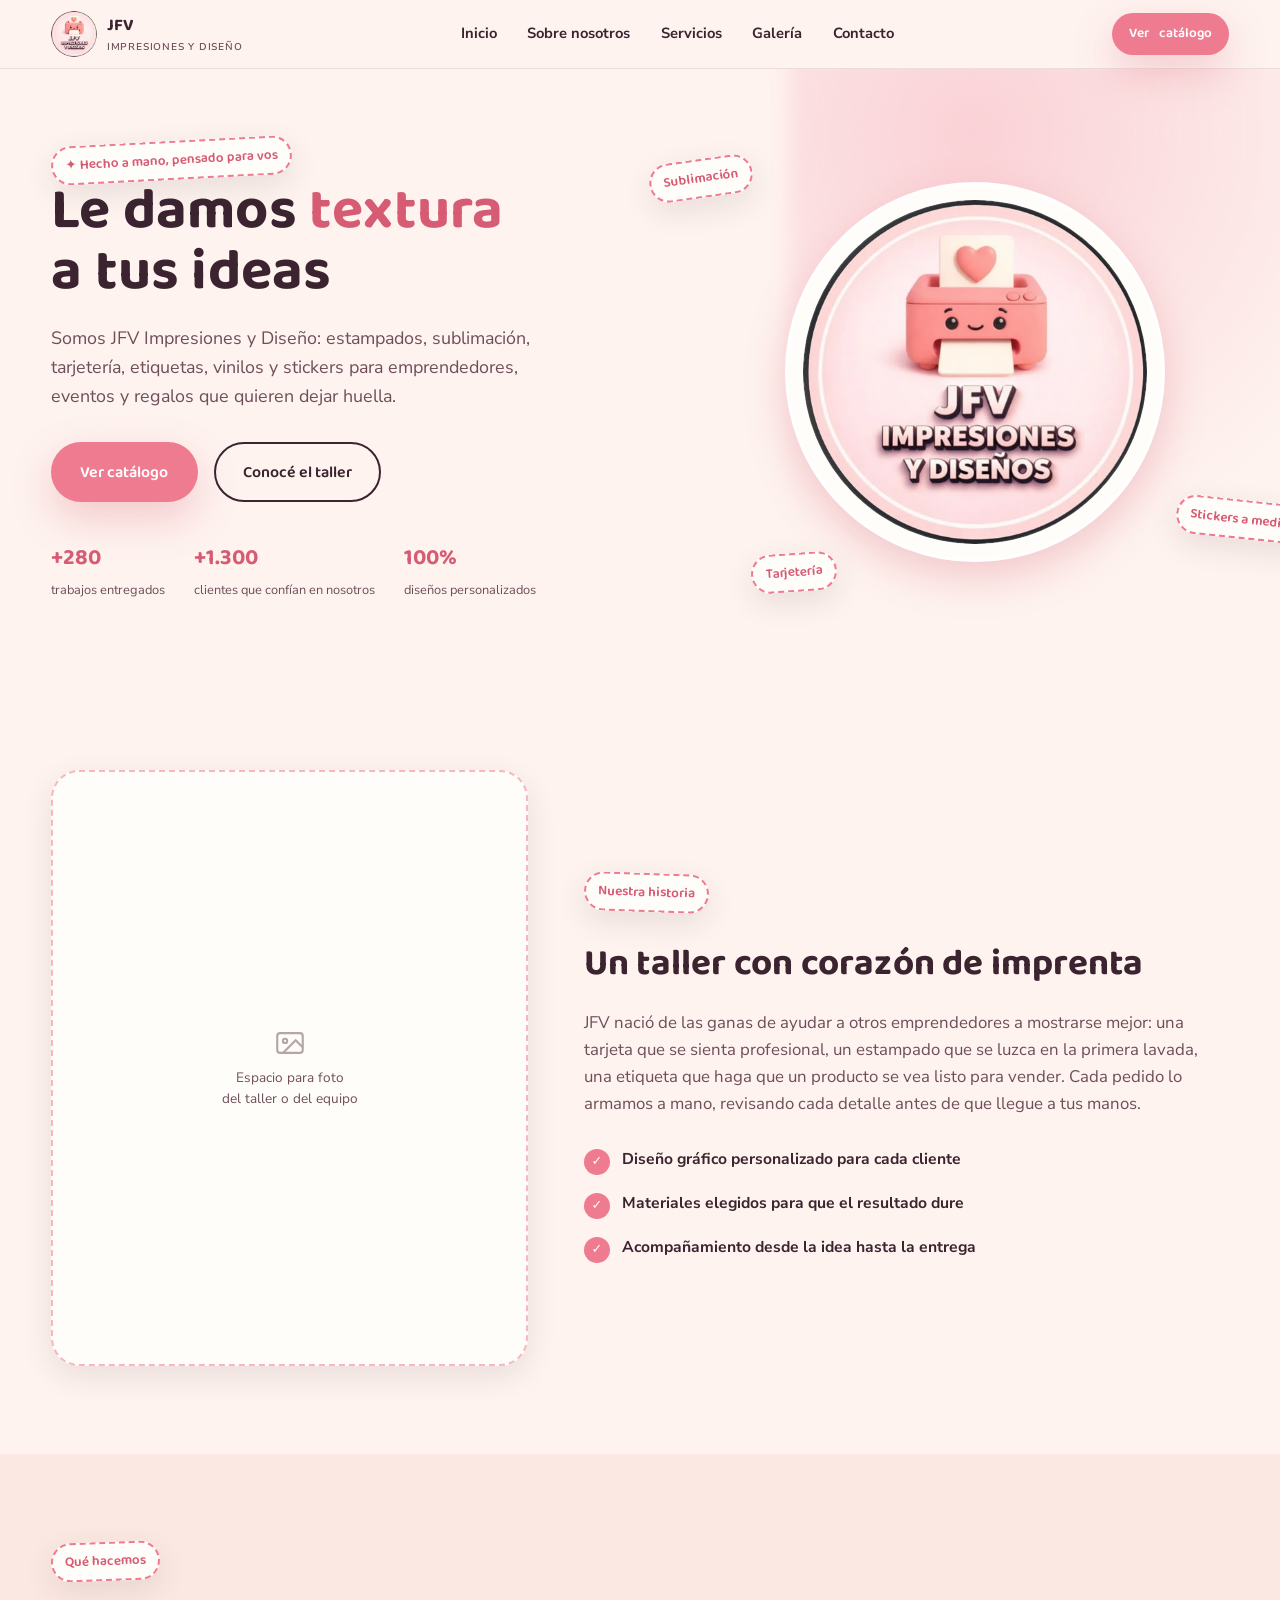
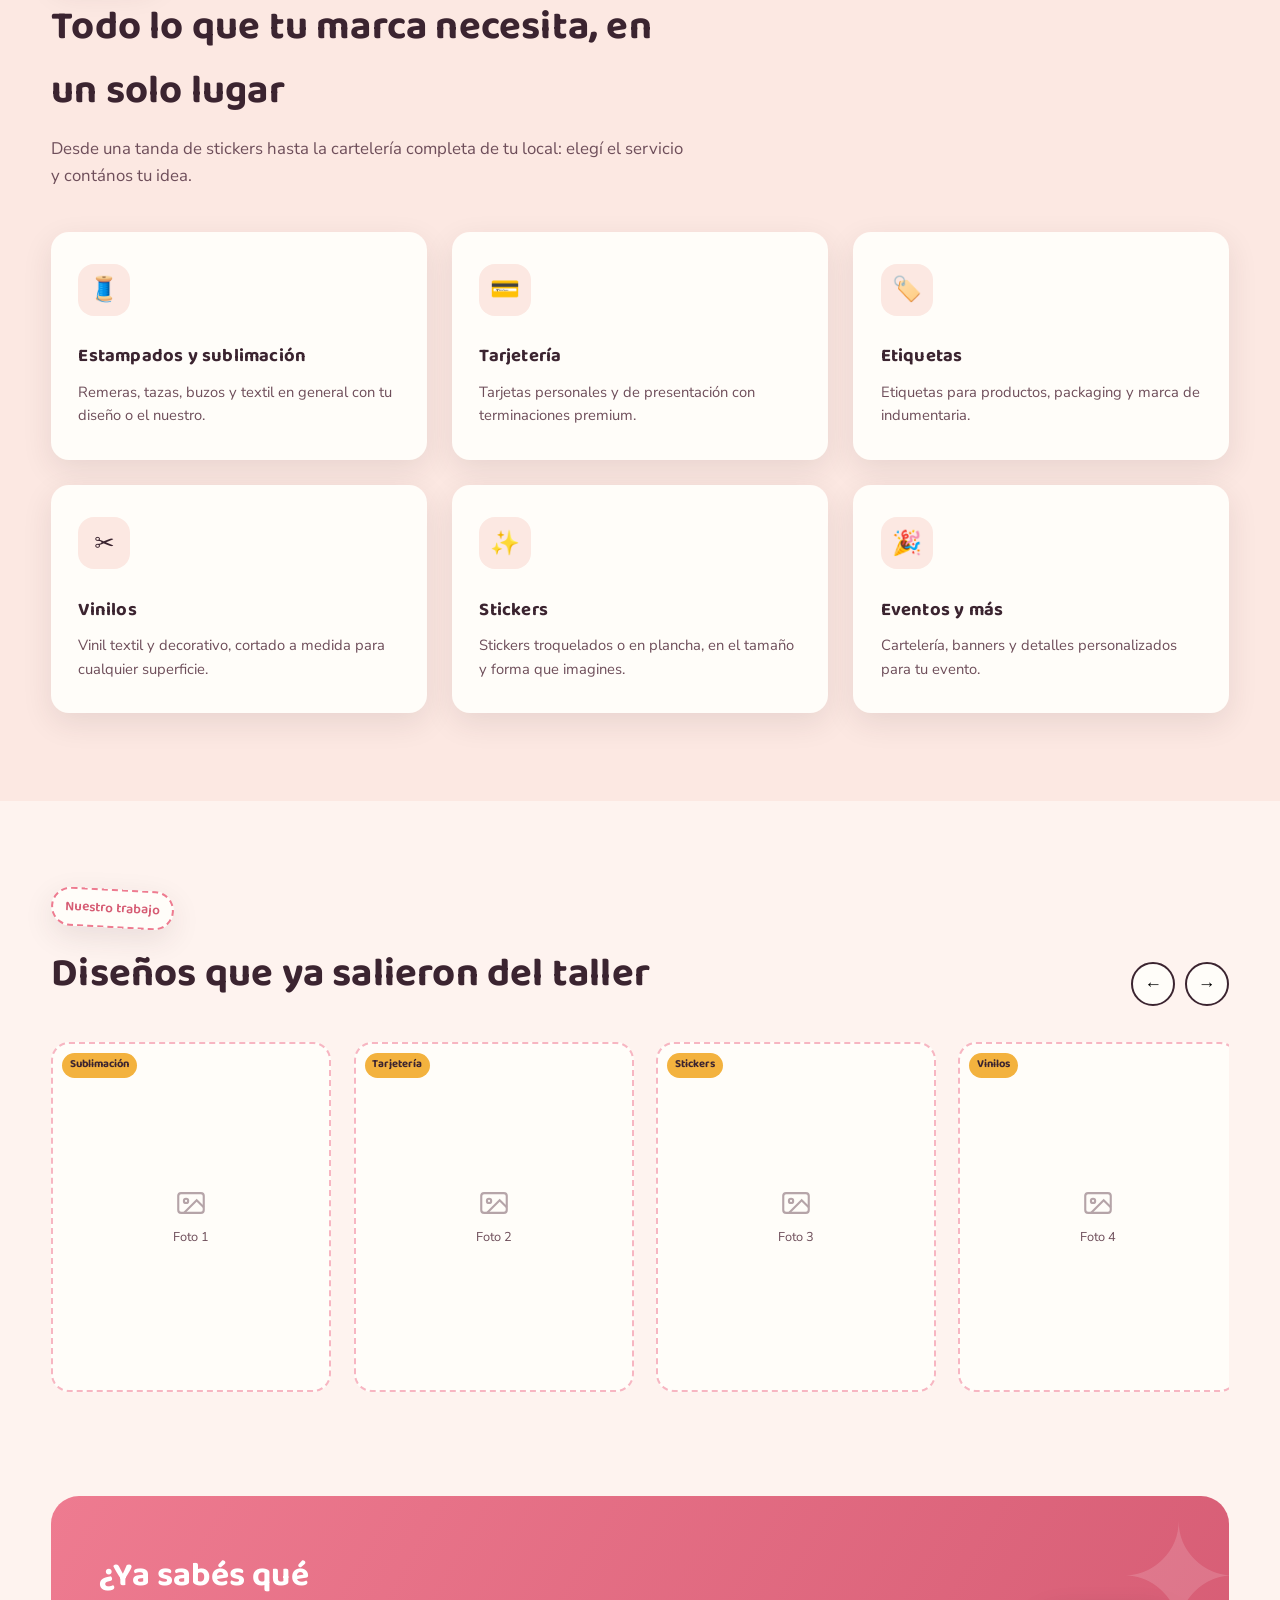
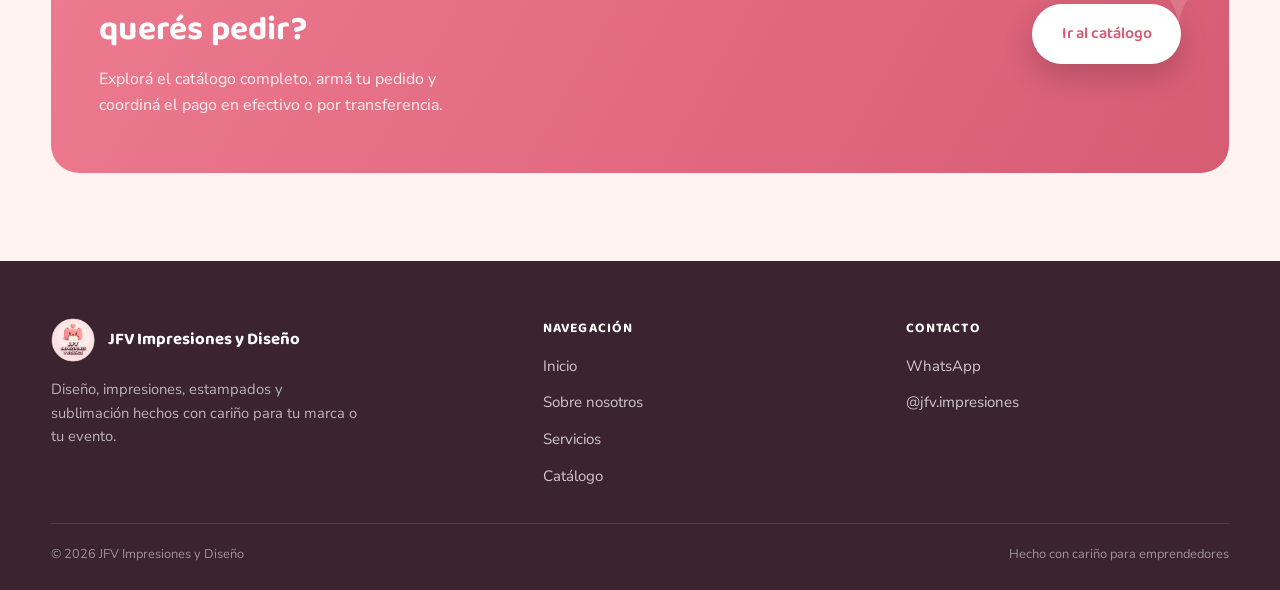
==== index.html @ 2536cf19 "Add files via upload" ====
<!DOCTYPE html>
<html lang="es">
<head>
<meta charset="UTF-8">
<meta name="viewport" content="width=device-width, initial-scale=1.0">
<title>JFV Impresiones y Diseño</title>
<meta name="description" content="Diseño, impresiones, estampados y sublimación. Tarjetería, etiquetas, vinilos y stickers hechos a medida.">
<link rel="icon" href="images/logo.png">
<link rel="stylesheet" href="css/style.css">
</head>
<body>

<!-- ============ NAV ============ -->
<header class="nav">
  <div class="container nav-inner">
    <a href="#inicio" class="nav-brand">
      <img src="images/logo.png" alt="Logo JFV Impresiones y Diseño">
      <span>JFV<small>Impresiones y Diseño</small></span>
    </a>
    <nav>
      <ul class="nav-links" id="navLinks">
        <li><a href="#inicio">Inicio</a></li>
        <li><a href="#nosotros">Sobre nosotros</a></li>
        <li><a href="#servicios">Servicios</a></li>
        <li><a href="#galeria">Galería</a></li>
        <li><a href="#contacto">Contacto</a></li>
      </ul>
    </nav>
    <div class="nav-cta">
      <a href="catalogo.html" class="btn btn-primary btn-small"><span class="long">Ver&nbsp;</span>catálogo</a>
      <button class="nav-toggle" id="navToggle" aria-label="Abrir menú" aria-expanded="false"><span></span></button>
    </div>
  </div>
</header>

<!-- ============ HERO ============ -->
<section class="hero" id="inicio">
  <div class="hero-bg-blob" aria-hidden="true"></div>
  <div class="container hero-grid">
    <div class="hero-copy reveal">
      <span class="sticker" style="--rot:-3deg">✦ Hecho a mano, pensado para vos</span>
      <h1>Le damos <em>textura</em><br>a tus ideas</h1>
      <p class="hero-sub">Somos JFV Impresiones y Diseño: estampados, sublimación, tarjetería, etiquetas, vinilos y stickers para emprendedores, eventos y regalos que quieren dejar huella.</p>
      <div class="hero-actions">
        <a href="catalogo.html" class="btn btn-primary">Ver catálogo</a>
        <a href="#nosotros" class="btn btn-ghost">Conocé el taller</a>
      </div>
      <div class="hero-trust">
        <div><strong>+280</strong><span>trabajos entregados</span></div>
        <div><strong>+1.300</strong><span>clientes que confían en nosotros</span></div>
        <div><strong>100%</strong><span>diseños personalizados</span></div>
      </div>
    </div>
    <div class="hero-art reveal">
      <div class="hero-art-frame">
        <img src="images/logo.png" alt="JFV Impresiones y Diseño">
      </div>
      <span class="hero-tag sticker" style="--rot:-8deg">Sublimación</span>
      <span class="hero-tag sticker" style="--rot:6deg">Stickers a medida</span>
      <span class="hero-tag sticker" style="--rot:-4deg">Tarjetería</span>
    </div>
  </div>
</section>

<!-- ============ SOBRE NOSOTROS ============ -->
<section class="section" id="nosotros">
  <div class="container about-grid">
    <div class="about-photo reveal">
      <!-- Reemplazá este bloque por: <img src="images/taller.jpg" alt="Nuestro taller"> -->
      <div class="photo-slot">
        <svg viewBox="0 0 24 24" fill="none" stroke="currentColor" stroke-width="1.5"><rect x="3" y="5" width="18" height="14" rx="2"/><circle cx="8.5" cy="10.5" r="1.5"/><path d="M21 15l-5-5-9 9"/></svg>
        <span>Espacio para foto<br>del taller o del equipo</span>
      </div>
    </div>
    <div class="reveal">
      <span class="sticker" style="--rot:2deg">Nuestra historia</span>
      <h2 style="margin-top:.6em; font-size:clamp(1.7rem,3vw,2.3rem);">Un taller con corazón de imprenta</h2>
      <p style="margin-top:1em; color:var(--ink-soft); font-size:1.05rem;">
        JFV nació de las ganas de ayudar a otros emprendedores a mostrarse mejor: una tarjeta que se sienta profesional, un estampado que se luzca en la primera lavada, una etiqueta que haga que un producto se vea listo para vender. Cada pedido lo armamos a mano, revisando cada detalle antes de que llegue a tus manos.
      </p>
      <ul class="about-list">
        <li><span class="dot">✓</span> Diseño gráfico personalizado para cada cliente</li>
        <li><span class="dot">✓</span> Materiales elegidos para que el resultado dure</li>
        <li><span class="dot">✓</span> Acompañamiento desde la idea hasta la entrega</li>
      </ul>
    </div>
  </div>
</section>

<!-- ============ SERVICIOS ============ -->
<section class="section section-alt" id="servicios">
  <div class="container">
    <div class="section-head reveal">
      <span class="sticker" style="--rot:-2deg">Qué hacemos</span>
      <h2>Todo lo que tu marca necesita, en un solo lugar</h2>
      <p>Desde una tanda de stickers hasta la cartelería completa de tu local: elegí el servicio y contános tu idea.</p>
    </div>
    <div class="services-grid">
      <div class="service-card reveal">
        <div class="service-icon">🧵</div>
        <h3>Estampados y sublimación</h3>
        <p>Remeras, tazas, buzos y textil en general con tu diseño o el nuestro.</p>
      </div>
      <div class="service-card reveal">
        <div class="service-icon">💳</div>
        <h3>Tarjetería</h3>
        <p>Tarjetas personales y de presentación con terminaciones premium.</p>
      </div>
      <div class="service-card reveal">
        <div class="service-icon">🏷️</div>
        <h3>Etiquetas</h3>
        <p>Etiquetas para productos, packaging y marca de indumentaria.</p>
      </div>
      <div class="service-card reveal">
        <div class="service-icon">✂️</div>
        <h3>Vinilos</h3>
        <p>Vinil textil y decorativo, cortado a medida para cualquier superficie.</p>
      </div>
      <div class="service-card reveal">
        <div class="service-icon">✨</div>
        <h3>Stickers</h3>
        <p>Stickers troquelados o en plancha, en el tamaño y forma que imagines.</p>
      </div>
      <div class="service-card reveal">
        <div class="service-icon">🎉</div>
        <h3>Eventos y más</h3>
        <p>Cartelería, banners y detalles personalizados para tu evento.</p>
      </div>
    </div>
  </div>
</section>

<!-- ============ GALERÍA ============ -->
<section class="section" id="galeria">
  <div class="container">
    <div class="gallery-head reveal">
      <div class="section-head" style="margin-bottom:0;">
        <span class="sticker" style="--rot:3deg">Nuestro trabajo</span>
        <h2>Diseños que ya salieron del taller</h2>
      </div>
      <div class="gallery-controls">
        <button id="galPrev" aria-label="Ver anteriores">←</button>
        <button id="galNext" aria-label="Ver siguientes">→</button>
      </div>
    </div>

    <div class="gallery-track" id="galleryTrack">
      <!-- Reemplazá cada .photo-slot por <img src="images/tu-foto.jpg" alt="..."> dentro de .gallery-item -->
      <div class="gallery-item reveal"><span class="tag">Sublimación</span>
        <div class="photo-slot"><svg viewBox="0 0 24 24" fill="none" stroke="currentColor" stroke-width="1.5"><rect x="3" y="5" width="18" height="14" rx="2"/><circle cx="8.5" cy="10.5" r="1.5"/><path d="M21 15l-5-5-9 9"/></svg><span>Foto 1</span></div>
      </div>
      <div class="gallery-item reveal"><span class="tag">Tarjetería</span>
        <div class="photo-slot"><svg viewBox="0 0 24 24" fill="none" stroke="currentColor" stroke-width="1.5"><rect x="3" y="5" width="18" height="14" rx="2"/><circle cx="8.5" cy="10.5" r="1.5"/><path d="M21 15l-5-5-9 9"/></svg><span>Foto 2</span></div>
      </div>
      <div class="gallery-item reveal"><span class="tag">Stickers</span>
        <div class="photo-slot"><svg viewBox="0 0 24 24" fill="none" stroke="currentColor" stroke-width="1.5"><rect x="3" y="5" width="18" height="14" rx="2"/><circle cx="8.5" cy="10.5" r="1.5"/><path d="M21 15l-5-5-9 9"/></svg><span>Foto 3</span></div>
      </div>
      <div class="gallery-item reveal"><span class="tag">Vinilos</span>
        <div class="photo-slot"><svg viewBox="0 0 24 24" fill="none" stroke="currentColor" stroke-width="1.5"><rect x="3" y="5" width="18" height="14" rx="2"/><circle cx="8.5" cy="10.5" r="1.5"/><path d="M21 15l-5-5-9 9"/></svg><span>Foto 4</span></div>
      </div>
      <div class="gallery-item reveal"><span class="tag">Etiquetas</span>
        <div class="photo-slot"><svg viewBox="0 0 24 24" fill="none" stroke="currentColor" stroke-width="1.5"><rect x="3" y="5" width="18" height="14" rx="2"/><circle cx="8.5" cy="10.5" r="1.5"/><path d="M21 15l-5-5-9 9"/></svg><span>Foto 5</span></div>
      </div>
      <div class="gallery-item reveal"><span class="tag">Eventos</span>
        <div class="photo-slot"><svg viewBox="0 0 24 24" fill="none" stroke="currentColor" stroke-width="1.5"><rect x="3" y="5" width="18" height="14" rx="2"/><circle cx="8.5" cy="10.5" r="1.5"/><path d="M21 15l-5-5-9 9"/></svg><span>Foto 6</span></div>
      </div>
    </div>
  </div>
</section>

<!-- ============ CATÁLOGO CTA ============ -->
<section class="section" style="padding-top:0;">
  <div class="container reveal">
    <div class="catalog-band">
      <div>
        <h2>¿Ya sabés qué querés pedir?</h2>
        <p>Explorá el catálogo completo, armá tu pedido y coordiná el pago en efectivo o por transferencia.</p>
      </div>
      <a href="catalogo.html" class="btn btn-primary">Ir al catálogo</a>
    </div>
  </div>
</section>

<!-- ============ FOOTER ============ -->
<footer class="footer" id="contacto">
  <div class="container footer-grid">
    <div>
      <div class="footer-brand">
        <img src="images/logo.png" alt="Logo JFV">
        <span>JFV Impresiones y Diseño</span>
      </div>
      <p>Diseño, impresiones, estampados y sublimación hechos con cariño para tu marca o tu evento.</p>
    </div>
    <div>
      <h4>Navegación</h4>
      <ul>
        <li><a href="#inicio">Inicio</a></li>
        <li><a href="#nosotros">Sobre nosotros</a></li>
        <li><a href="#servicios">Servicios</a></li>
        <li><a href="catalogo.html">Catálogo</a></li>
      </ul>
    </div>
    <div>
      <h4>Contacto</h4>
      <ul>
        <!-- Reemplazá el número por el real, formato internacional sin signos -->
        <li><a href="https://wa.me/543400000000" target="_blank" rel="noopener">WhatsApp</a></li>
        <li><a href="https://instagram.com/jfv.impresiones" target="_blank" rel="noopener">@jfv.impresiones</a></li>
      </ul>
    </div>
  </div>
  <div class="container footer-bottom">
    <span>© <span id="year"></span> JFV Impresiones y Diseño</span>
    <span>Hecho con cariño para emprendedores</span>
  </div>
</footer>

<script src="js/main.js"></script>
</body>
</html>
---- css/style.css ----
/* =========================================================
   JFV Impresiones y Diseño — Design tokens
   ========================================================= */
@import url('https://fonts.googleapis.com/css2?family=Baloo+2:wght@500;600;700;800&family=Nunito+Sans:ital,wght@0,400;0,600;0,700;0,800;1,600&display=swap');

:root{
  --blush:      #FCE8E2;
  --blush-soft: #FEF3EF;
  --paper:      #FFFDF9;
  --coral:      #EE7B90;
  --coral-deep: #D65C74;
  --coral-soft: #F7B6C2;
  --gold:       #F3B23E;
  --ink:        #3B2430;
  --ink-soft:   #6E4E5A;
  --line:       rgba(59,36,48,0.10);

  --font-display: 'Baloo 2', system-ui, sans-serif;
  --font-body: 'Nunito Sans', system-ui, sans-serif;

  --radius-lg: 28px;
  --radius-md: 18px;
  --radius-sm: 12px;
  --shadow-soft: 0 10px 30px rgba(59,36,48,0.10);
  --shadow-pop: 0 16px 40px rgba(214,92,116,0.28);

  --ease: cubic-bezier(.22,1,.36,1);
}

*,*::before,*::after{ box-sizing:border-box; }
html{ scroll-behavior:smooth; }
body{
  margin:0;
  background:var(--blush-soft);
  color:var(--ink);
  font-family:var(--font-body);
  line-height:1.6;
  -webkit-font-smoothing:antialiased;
}
img{ max-width:100%; display:block; }
a{ color:inherit; text-decoration:none; }
ul{ list-style:none; margin:0; padding:0; }
h1,h2,h3,h4{ font-family:var(--font-display); margin:0; color:var(--ink); letter-spacing:.2px; }
p{ margin:0; }
.container{ width:min(1180px, 92%); margin-inline:auto; }

::selection{ background:var(--coral); color:#fff; }

:focus-visible{
  outline:3px solid var(--gold);
  outline-offset:3px;
  border-radius:6px;
}

@media (prefers-reduced-motion: reduce){
  *{ animation-duration:.001ms !important; animation-iteration-count:1 !important; transition-duration:.001ms !important; scroll-behavior:auto !important; }
}

/* =========================================================
   Reveal-on-scroll
   ========================================================= */
.reveal{
  opacity:0;
  transform:translateY(28px);
  transition:opacity .7s var(--ease), transform .7s var(--ease);
}
.reveal.is-visible{ opacity:1; transform:translateY(0); }
.reveal-stagger > *{ transition-delay:calc(var(--i,0) * 90ms); }

/* =========================================================
   Sticker badge — signature motif
   ========================================================= */
.sticker{
  position:relative;
  display:inline-flex;
  align-items:center;
  gap:.4em;
  background:var(--paper);
  border:2px dashed var(--coral);
  color:var(--coral-deep);
  font-family:var(--font-display);
  font-weight:600;
  font-size:.85rem;
  padding:.5em .9em;
  border-radius:999px;
  box-shadow:var(--shadow-soft);
  transform:rotate(var(--rot,-4deg));
  transition:transform .35s var(--ease);
}
.sticker:hover{ transform:rotate(0deg) scale(1.05); }

/* =========================================================
   Buttons
   ========================================================= */
.btn{
  display:inline-flex;
  align-items:center;
  justify-content:center;
  gap:.5em;
  font-family:var(--font-display);
  font-weight:600;
  font-size:1rem;
  padding:.95em 1.7em;
  border-radius:999px;
  border:2px solid transparent;
  cursor:pointer;
  transition:transform .25s var(--ease), box-shadow .25s var(--ease), background .25s var(--ease), color .25s var(--ease);
  white-space:nowrap;
}
.btn-primary{
  background:var(--coral);
  color:#fff;
  box-shadow:var(--shadow-pop);
}
.btn-primary:hover{ background:var(--coral-deep); transform:translateY(-3px); }
.btn-ghost{
  background:transparent;
  border-color:var(--ink);
  color:var(--ink);
}
.btn-ghost:hover{ background:var(--ink); color:var(--paper); transform:translateY(-3px); }
.btn-small{ padding:.6em 1.1em; font-size:.85rem; }
.btn-block{ width:100%; }
.btn:disabled{ opacity:.5; cursor:not-allowed; transform:none !important; }

/* =========================================================
   Navigation
   ========================================================= */
.nav{
  position:sticky;
  top:0;
  z-index:200;
  background:rgba(254,243,239,.82);
  backdrop-filter:blur(10px);
  border-bottom:1px solid var(--line);
}
.nav-inner{
  display:flex;
  align-items:center;
  justify-content:space-between;
  padding:.7em 0;
}
.nav-brand{ display:flex; align-items:center; gap:.6em; }
.nav-brand img{ width:46px; height:46px; border-radius:50%; }
.nav-brand span{ font-family:var(--font-display); font-weight:700; font-size:1.05rem; }
.nav-brand small{ display:block; font-family:var(--font-body); font-weight:600; font-size:.62rem; letter-spacing:.08em; color:var(--ink-soft); text-transform:uppercase; }
.nav-links{ display:flex; align-items:center; gap:1.9em; }
.nav-links a{
  font-weight:700;
  font-size:.92rem;
  position:relative;
  padding-bottom:4px;
}
.nav-links a::after{
  content:'';
  position:absolute; left:0; bottom:0;
  width:0; height:2px;
  background:var(--coral);
  transition:width .3s var(--ease);
}
.nav-links a:hover::after{ width:100%; }
.nav-cta{ display:flex; align-items:center; gap:.8em; }
.nav-toggle{
  display:none;
  width:44px; height:44px;
  border-radius:50%;
  border:2px solid var(--ink);
  background:transparent;
  cursor:pointer;
  position:relative;
}
.nav-toggle span, .nav-toggle span::before, .nav-toggle span::after{
  content:''; position:absolute; left:11px; right:11px; height:2px; background:var(--ink); transition:transform .25s var(--ease), opacity .25s var(--ease);
}
.nav-toggle span{ top:21px; }
.nav-toggle span::before{ top:-7px; }
.nav-toggle span::after{ top:7px; }
.nav-toggle.is-open span{ background:transparent; }
.nav-toggle.is-open span::before{ transform:translateY(7px) rotate(45deg); }
.nav-toggle.is-open span::after{ transform:translateY(-7px) rotate(-45deg); }

@media (max-width: 860px){
  .nav-links{
    position:fixed; inset:70px 0 auto 0;
    flex-direction:column;
    background:var(--blush-soft);
    padding:1.6em 0;
    gap:1.4em;
    border-bottom:1px solid var(--line);
    transform:translateY(-130%);
    transition:transform .35s var(--ease);
  }
  .nav-links.is-open{ transform:translateY(0); }
  .nav-toggle{ display:block; }
  .nav-cta .btn span.long{ display:none; }
}

/* =========================================================
   Hero
   ========================================================= */
.hero{
  position:relative;
  overflow:hidden;
  padding:4.5em 0 5em;
}
.hero-bg-blob{
  position:absolute; inset:-20% -10% auto auto;
  width:620px; height:620px;
  background:radial-gradient(circle at 30% 30%, var(--coral-soft), transparent 70%);
  opacity:.55;
  filter:blur(10px);
  z-index:0;
  animation:float-blob 14s ease-in-out infinite;
}
@keyframes float-blob{
  0%,100%{ transform:translate(0,0) scale(1); }
  50%{ transform:translate(-30px, 30px) scale(1.06); }
}
.hero-grid{
  position:relative; z-index:1;
  display:grid;
  grid-template-columns:1.1fr .9fr;
  gap:3em;
  align-items:center;
}
.hero-eyebrow{ margin-bottom:1.1em; }
.hero h1{
  font-size:clamp(2.4rem, 4.6vw, 3.6rem);
  line-height:1.06;
}
.hero h1 em{
  font-style:normal;
  color:var(--coral-deep);
  position:relative;
  white-space:nowrap;
}
.hero-sub{
  margin-top:1.2em;
  font-size:1.12rem;
  max-width:46ch;
  color:var(--ink-soft);
}
.hero-actions{
  margin-top:2em;
  display:flex;
  gap:1em;
  flex-wrap:wrap;
}
.hero-trust{
  margin-top:2.4em;
  display:flex;
  gap:1.8em;
  flex-wrap:wrap;
}
.hero-trust div strong{ display:block; font-family:var(--font-display); font-size:1.4rem; color:var(--coral-deep); }
.hero-trust div span{ font-size:.8rem; color:var(--ink-soft); }

.hero-art{ position:relative; display:flex; justify-content:center; align-items:center; }
.hero-art-frame{
  width:min(380px, 90%);
  aspect-ratio:1;
  border-radius:50%;
  background:var(--paper);
  border:3px solid #fff;
  box-shadow:var(--shadow-pop);
  display:flex;
  align-items:center;
  justify-content:center;
  position:relative;
  animation:breathe 6s ease-in-out infinite;
}
@keyframes breathe{
  0%,100%{ transform:scale(1); }
  50%{ transform:scale(1.02); }
}
.hero-art-frame img{ width:92%; border-radius:50%; }
.hero-tag{
  position:absolute;
  animation:wiggle 5s ease-in-out infinite;
}
.hero-tag:nth-child(2){ top:-6%; left:-14%; --rot:-8deg; animation-delay:.4s; }
.hero-tag:nth-child(3){ bottom:6%; right:-16%; --rot:6deg; animation-delay:1.1s; }
.hero-tag:nth-child(4){ bottom:-8%; left:6%; --rot:-4deg; animation-delay:1.8s; }
@keyframes wiggle{
  0%,100%{ transform:rotate(var(--rot,0deg)) translateY(0); }
  50%{ transform:rotate(calc(var(--rot,0deg) * -1)) translateY(-6px); }
}

@media (max-width: 900px){
  .hero-grid{ grid-template-columns:1fr; }
  .hero-art{ order:-1; margin-bottom:1em; }
  .hero-tag{ display:none; }
}

/* =========================================================
   Section shell
   ========================================================= */
.section{ padding:5.5em 0; }
.section-alt{ background:var(--blush); }
.section-head{ max-width:640px; margin-bottom:2.6em; }
.section-head .sticker{ margin-bottom:1em; }
.section-head h2{ font-size:clamp(1.8rem, 3.2vw, 2.5rem); }
.section-head p{ margin-top:.8em; color:var(--ink-soft); font-size:1.05rem; }
.section-cta{ margin-top:2.6em; }

/* =========================================================
   Sobre nosotros
   ========================================================= */
.about-grid{
  display:grid;
  grid-template-columns:.85fr 1.15fr;
  gap:3.5em;
  align-items:center;
}
.about-photo{
  position:relative;
  border-radius:var(--radius-lg);
  overflow:hidden;
  aspect-ratio:4/5;
  background:var(--paper);
  border:2px dashed var(--coral-soft);
  box-shadow:var(--shadow-soft);
}
.photo-slot{
  width:100%; height:100%;
  display:flex; flex-direction:column; align-items:center; justify-content:center;
  gap:.5em;
  color:var(--ink-soft);
  font-size:.85rem;
  text-align:center;
  padding:1em;
}
.photo-slot svg{ width:34px; height:34px; opacity:.5; }
.about-photo img{ width:100%; height:100%; object-fit:cover; }
.about-list{ margin-top:1.8em; display:grid; gap:1em; }
.about-list li{
  display:flex; gap:.8em; align-items:flex-start;
  font-weight:700;
  font-size:.98rem;
}
.about-list li .dot{
  flex:none; width:26px; height:26px; border-radius:50%;
  background:var(--coral); color:#fff;
  display:flex; align-items:center; justify-content:center;
  font-size:.8rem; font-family:var(--font-display);
  margin-top:2px;
}
@media (max-width: 860px){ .about-grid{ grid-template-columns:1fr; } }

/* =========================================================
   Servicios
   ========================================================= */
.services-grid{
  display:grid;
  grid-template-columns:repeat(3, 1fr);
  gap:1.6em;
}
.service-card{
  background:var(--paper);
  border-radius:var(--radius-md);
  padding:2em 1.7em;
  box-shadow:var(--shadow-soft);
  transform:rotate(var(--rot, 0deg));
  transition:transform .35s var(--ease), box-shadow .35s var(--ease);
  position:relative;
}
.service-card:nth-child(6n+1){ --rot:-1.4deg; }
.service-card:nth-child(6n+2){ --rot:1deg; }
.service-card:nth-child(6n+3){ --rot:-.8deg; }
.service-card:nth-child(6n+4){ --rot:1.4deg; }
.service-card:nth-child(6n+5){ --rot:-1deg; }
.service-card:nth-child(6n+6){ --rot:.8deg; }
.service-card:hover{ transform:rotate(0deg) translateY(-8px); box-shadow:var(--shadow-pop); }
.service-icon{
  width:52px; height:52px; border-radius:16px;
  background:var(--blush);
  display:flex; align-items:center; justify-content:center;
  margin-bottom:1.1em;
  font-size:1.5rem;
}
.service-card h3{ font-size:1.15rem; margin-bottom:.5em; }
.service-card p{ color:var(--ink-soft); font-size:.92rem; }
@media (max-width: 900px){ .services-grid{ grid-template-columns:repeat(2,1fr); } }
@media (max-width: 600px){ .services-grid{ grid-template-columns:1fr; } }

/* =========================================================
   Galería — carrusel horizontal
   ========================================================= */
.gallery-head{ display:flex; align-items:flex-end; justify-content:space-between; gap:1em; flex-wrap:wrap; }
.gallery-controls{ display:flex; gap:.6em; }
.gallery-controls button{
  width:44px; height:44px; border-radius:50%;
  border:2px solid var(--ink); background:var(--paper);
  cursor:pointer; font-size:1.1rem;
  transition:background .25s var(--ease), color .25s var(--ease), transform .2s var(--ease);
}
.gallery-controls button:hover{ background:var(--ink); color:var(--paper); transform:translateY(-2px); }
.gallery-track{
  margin-top:2.2em;
  display:flex;
  gap:1.4em;
  overflow-x:auto;
  scroll-snap-type:x mandatory;
  padding-bottom:1em;
  scrollbar-width:thin;
  scrollbar-color:var(--coral) transparent;
  cursor:grab;
}
.gallery-track.is-dragging{ cursor:grabbing; scroll-snap-type:none; }
.gallery-track::-webkit-scrollbar{ height:8px; }
.gallery-track::-webkit-scrollbar-thumb{ background:var(--coral-soft); border-radius:99px; }
.gallery-item{
  flex:0 0 auto;
  width:min(280px, 72vw);
  aspect-ratio:4/5;
  scroll-snap-align:start;
  border-radius:var(--radius-md);
  background:var(--paper);
  border:2px dashed var(--coral-soft);
  overflow:hidden;
  position:relative;
  user-select:none;
}
.gallery-item img{ width:100%; height:100%; object-fit:cover; pointer-events:none; }
.gallery-item .photo-slot{ font-size:.8rem; }
.gallery-item span.tag{
  position:absolute; top:.8em; left:.8em;
  background:var(--gold); color:var(--ink);
  font-family:var(--font-display); font-weight:700;
  font-size:.7rem; padding:.35em .7em; border-radius:99px;
}

/* =========================================================
   Catálogo CTA band
   ========================================================= */
.catalog-band{
  background:linear-gradient(120deg, var(--coral), var(--coral-deep));
  color:#fff;
  border-radius:var(--radius-lg);
  padding:3.4em 3em;
  display:flex;
  align-items:center;
  justify-content:space-between;
  gap:2em;
  flex-wrap:wrap;
  position:relative;
  overflow:hidden;
}
.catalog-band::after{
  content:'✦';
  position:absolute; right:-10px; top:-30px;
  font-size:9rem; opacity:.15;
}
.catalog-band h2{ color:#fff; font-size:clamp(1.6rem,3vw,2.1rem); max-width:14ch; }
.catalog-band p{ color:rgba(255,255,255,.9); margin-top:.6em; max-width:40ch; }
.catalog-band .btn-primary{ background:#fff; color:var(--coral-deep); box-shadow:0 12px 30px rgba(0,0,0,.18); }
.catalog-band .btn-primary:hover{ background:var(--ink); color:#fff; }

/* =========================================================
   Footer
   ========================================================= */
.footer{ background:var(--ink); color:var(--blush-soft); padding:3.6em 0 1.6em; }
.footer-grid{ display:grid; grid-template-columns:1.4fr 1fr 1fr; gap:2.5em; }
.footer-brand{ display:flex; gap:.8em; align-items:center; margin-bottom:1em; }
.footer-brand img{ width:44px; height:44px; border-radius:50%; }
.footer-brand span{ font-family:var(--font-display); font-weight:700; font-size:1.05rem; color:#fff; }
.footer p{ color:rgba(255,255,255,.65); font-size:.92rem; max-width:34ch; }
.footer h4{ color:#fff; font-size:.85rem; letter-spacing:.08em; text-transform:uppercase; margin-bottom:1em; }
.footer ul{ display:grid; gap:.7em; }
.footer a{ color:rgba(255,255,255,.75); font-size:.94rem; transition:color .2s; }
.footer a:hover{ color:var(--coral-soft); }
.footer-bottom{
  margin-top:2.6em; padding-top:1.6em;
  border-top:1px solid rgba(255,255,255,.12);
  display:flex; justify-content:space-between; flex-wrap:wrap; gap:.6em;
  font-size:.8rem; color:rgba(255,255,255,.5);
}
@media (max-width:760px){ .footer-grid{ grid-template-columns:1fr; } }

/* =========================================================
   Page hero (catálogo)
   ========================================================= */
.page-hero{ padding:3.2em 0 2.2em; text-align:left; }
.page-hero h1{ font-size:clamp(2rem,4vw,2.7rem); }
.page-hero p{ margin-top:.7em; color:var(--ink-soft); max-width:56ch; }
.back-link{ display:inline-flex; align-items:center; gap:.4em; font-weight:700; color:var(--coral-deep); margin-bottom:1.2em; }
.back-link:hover{ text-decoration:underline; }

/* =========================================================
   Catálogo — filtros y grid
   ========================================================= */
.filters{ display:flex; gap:.7em; flex-wrap:wrap; margin:1.6em 0 2.6em; }
.chip{
  border:2px solid var(--ink);
  background:transparent;
  color:var(--ink);
  padding:.5em 1.1em;
  border-radius:99px;
  font-family:var(--font-display);
  font-weight:600;
  font-size:.85rem;
  cursor:pointer;
  transition:all .25s var(--ease);
}
.chip:hover{ transform:translateY(-2px); }
.chip.is-active{ background:var(--ink); color:#fff; }

.product-grid{
  display:grid;
  grid-template-columns:repeat(auto-fill, minmax(240px,1fr));
  gap:1.6em;
  padding-bottom:5em;
}
.product-card{
  background:var(--paper);
  border-radius:var(--radius-md);
  overflow:hidden;
  box-shadow:var(--shadow-soft);
  display:flex; flex-direction:column;
  transition:transform .3s var(--ease), box-shadow .3s var(--ease);
}
.product-card:hover{ transform:translateY(-6px); box-shadow:var(--shadow-pop); }
.product-photo{
  aspect-ratio:1;
  background:var(--blush);
  border-bottom:2px dashed var(--coral-soft);
  display:flex; align-items:center; justify-content:center;
  position:relative;
  overflow:hidden;
}
.product-photo img{ width:100%; height:100%; object-fit:cover; }
.product-photo .photo-slot{ font-size:.75rem; }
.product-cat{
  position:absolute; top:.7em; left:.7em;
  background:var(--gold); font-family:var(--font-display); font-weight:700;
  font-size:.65rem; padding:.3em .6em; border-radius:99px; color:var(--ink);
}
.product-body{ padding:1.2em 1.3em 1.4em; display:flex; flex-direction:column; gap:.5em; flex:1; }
.product-body h3{ font-size:1rem; }
.product-body .desc{ color:var(--ink-soft); font-size:.85rem; flex:1; }
.product-price{ font-family:var(--font-display); font-weight:700; color:var(--coral-deep); font-size:1.15rem; margin-top:.3em; }
.product-actions{ display:flex; align-items:center; gap:.7em; margin-top:.6em; }
.qty{ display:flex; align-items:center; border:2px solid var(--line); border-radius:99px; overflow:hidden; }
.qty button{ width:32px; height:32px; border:none; background:transparent; cursor:pointer; font-size:1rem; font-family:var(--font-display); }
.qty button:hover{ background:var(--blush); }
.qty span{ width:26px; text-align:center; font-weight:700; }
.add-btn{ flex:1; }

/* =========================================================
   Carrito flotante + drawer
   ========================================================= */
.cart-fab{
  position:fixed; right:1.6em; bottom:1.6em; z-index:300;
  width:64px; height:64px; border-radius:50%;
  background:var(--coral); color:#fff;
  border:none; cursor:pointer;
  box-shadow:var(--shadow-pop);
  display:flex; align-items:center; justify-content:center;
  font-size:1.5rem;
  transition:transform .3s var(--ease);
}
.cart-fab:hover{ transform:scale(1.08) rotate(-4deg); }
.cart-fab .badge{
  position:absolute; top:-4px; right:-4px;
  background:var(--gold); color:var(--ink);
  min-width:24px; height:24px; border-radius:50%;
  font-size:.75rem; font-weight:800;
  display:flex; align-items:center; justify-content:center;
  border:2px solid var(--blush-soft);
}

.overlay{
  position:fixed; inset:0; background:rgba(59,36,48,.45);
  opacity:0; pointer-events:none; transition:opacity .3s var(--ease);
  z-index:350;
}
.overlay.is-open{ opacity:1; pointer-events:auto; }

.cart-drawer{
  position:fixed; top:0; right:0; bottom:0;
  width:min(420px, 100%);
  background:var(--paper);
  z-index:400;
  display:flex; flex-direction:column;
  transform:translateX(100%);
  transition:transform .4s var(--ease);
  box-shadow:-20px 0 50px rgba(0,0,0,.15);
}
.cart-drawer.is-open{ transform:translateX(0); }
.cart-head{ display:flex; align-items:center; justify-content:space-between; padding:1.4em 1.6em; border-bottom:1px solid var(--line); }
.cart-head h3{ font-size:1.2rem; }
.icon-btn{ width:38px; height:38px; border-radius:50%; border:none; background:var(--blush); cursor:pointer; font-size:1rem; }
.cart-items{ flex:1; overflow-y:auto; padding:1em 1.6em; display:grid; gap:1em; align-content:start; }
.cart-empty{ text-align:center; color:var(--ink-soft); padding:3em 1em; }
.cart-line{ display:flex; gap:.9em; align-items:center; padding-bottom:1em; border-bottom:1px dashed var(--line); }
.cart-line .thumb{ width:56px; height:56px; border-radius:12px; background:var(--blush); flex:none; display:flex; align-items:center; justify-content:center; overflow:hidden; }
.cart-line .thumb img{ width:100%; height:100%; object-fit:cover; }
.cart-line .info{ flex:1; min-width:0; }
.cart-line .info h4{ font-size:.92rem; margin:0 0 .2em; }
.cart-line .info .unit{ color:var(--ink-soft); font-size:.78rem; }
.cart-line .remove{ background:none; border:none; color:var(--ink-soft); cursor:pointer; font-size:.9rem; }
.cart-line .remove:hover{ color:var(--coral-deep); }
.cart-foot{ padding:1.4em 1.6em 1.8em; border-top:1px solid var(--line); }
.cart-total{ display:flex; justify-content:space-between; font-family:var(--font-display); font-weight:700; font-size:1.1rem; margin-bottom:1em; }

/* =========================================================
   Modal de pedido
   ========================================================= */
.modal{
  position:fixed; inset:0; z-index:500;
  display:flex; align-items:center; justify-content:center;
  padding:1.4em;
  opacity:0; pointer-events:none;
  transition:opacity .3s var(--ease);
}
.modal.is-open{ opacity:1; pointer-events:auto; }
.modal-card{
  background:var(--paper);
  border-radius:var(--radius-lg);
  padding:2.2em;
  width:min(460px, 100%);
  max-height:90vh; overflow-y:auto;
  transform:translateY(20px) scale(.97);
  transition:transform .35s var(--ease);
  box-shadow:var(--shadow-pop);
}
.modal.is-open .modal-card{ transform:translateY(0) scale(1); }
.modal-head{ display:flex; justify-content:space-between; align-items:flex-start; margin-bottom:1.2em; }
.modal-head h3{ font-size:1.3rem; }
.modal-head p{ color:var(--ink-soft); font-size:.88rem; margin-top:.3em; }
.field{ margin-bottom:1.1em; }
.field label{ display:block; font-weight:700; font-size:.85rem; margin-bottom:.4em; }
.field input{
  width:100%; padding:.85em 1em; border-radius:12px;
  border:2px solid var(--line); font-family:var(--font-body); font-size:.95rem;
  background:var(--blush-soft);
  transition:border-color .2s;
}
.field input:focus{ border-color:var(--coral); outline:none; }
.pay-options{ display:flex; gap:.8em; }
.pay-option{
  flex:1; border:2px solid var(--line); border-radius:14px; padding:.9em; text-align:center;
  cursor:pointer; font-weight:700; font-size:.9rem; transition:all .2s;
}
.pay-option input{ display:none; }
.pay-option.is-selected{ border-color:var(--coral); background:var(--blush); color:var(--coral-deep); }
.modal-error{ color:var(--coral-deep); font-size:.82rem; margin-top:-.6em; margin-bottom:1em; display:none; }
.modal-error.is-visible{ display:block; }
.success-view{ text-align:center; padding:1em 0; }
.success-view .emoji{ font-size:2.6rem; }
.success-view h3{ margin-top:.4em; }
.success-view p{ color:var(--ink-soft); margin-top:.5em; }

@media (max-width:480px){
  .pay-options{ flex-direction:column; }
}
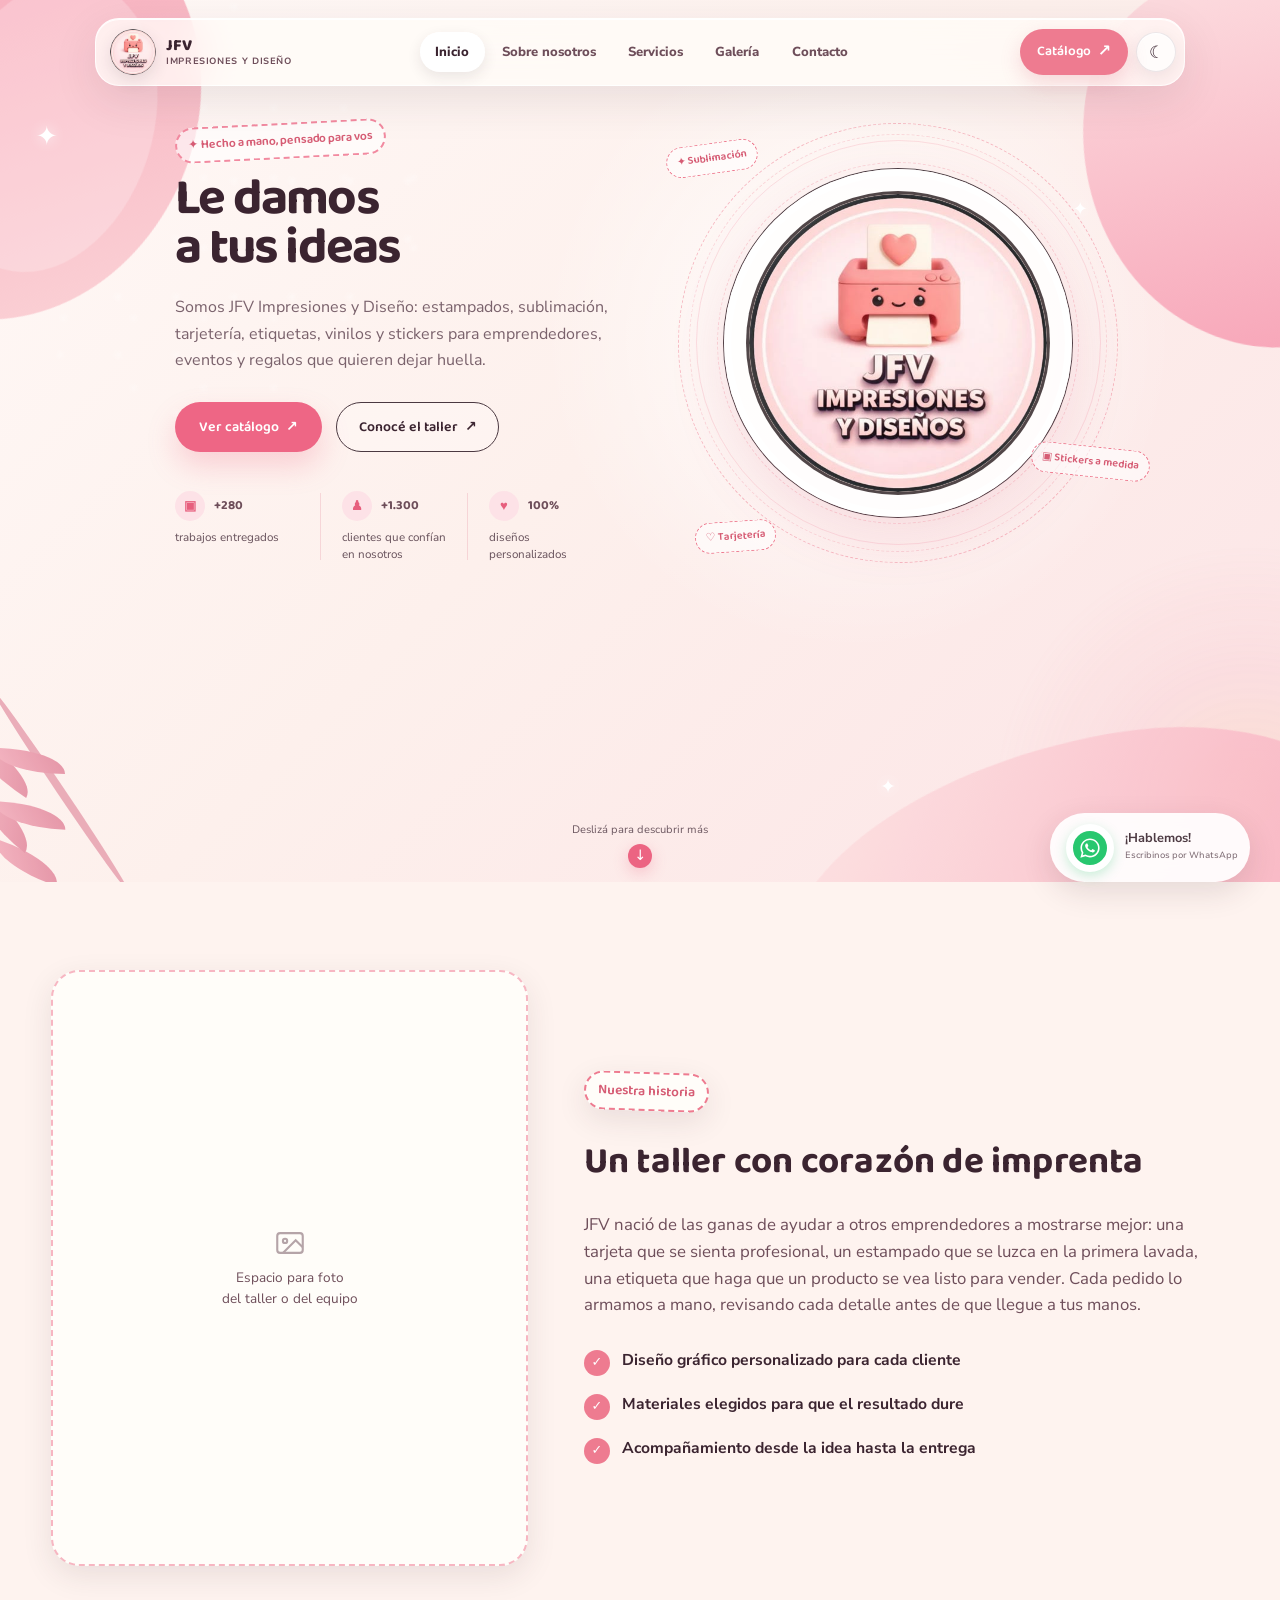
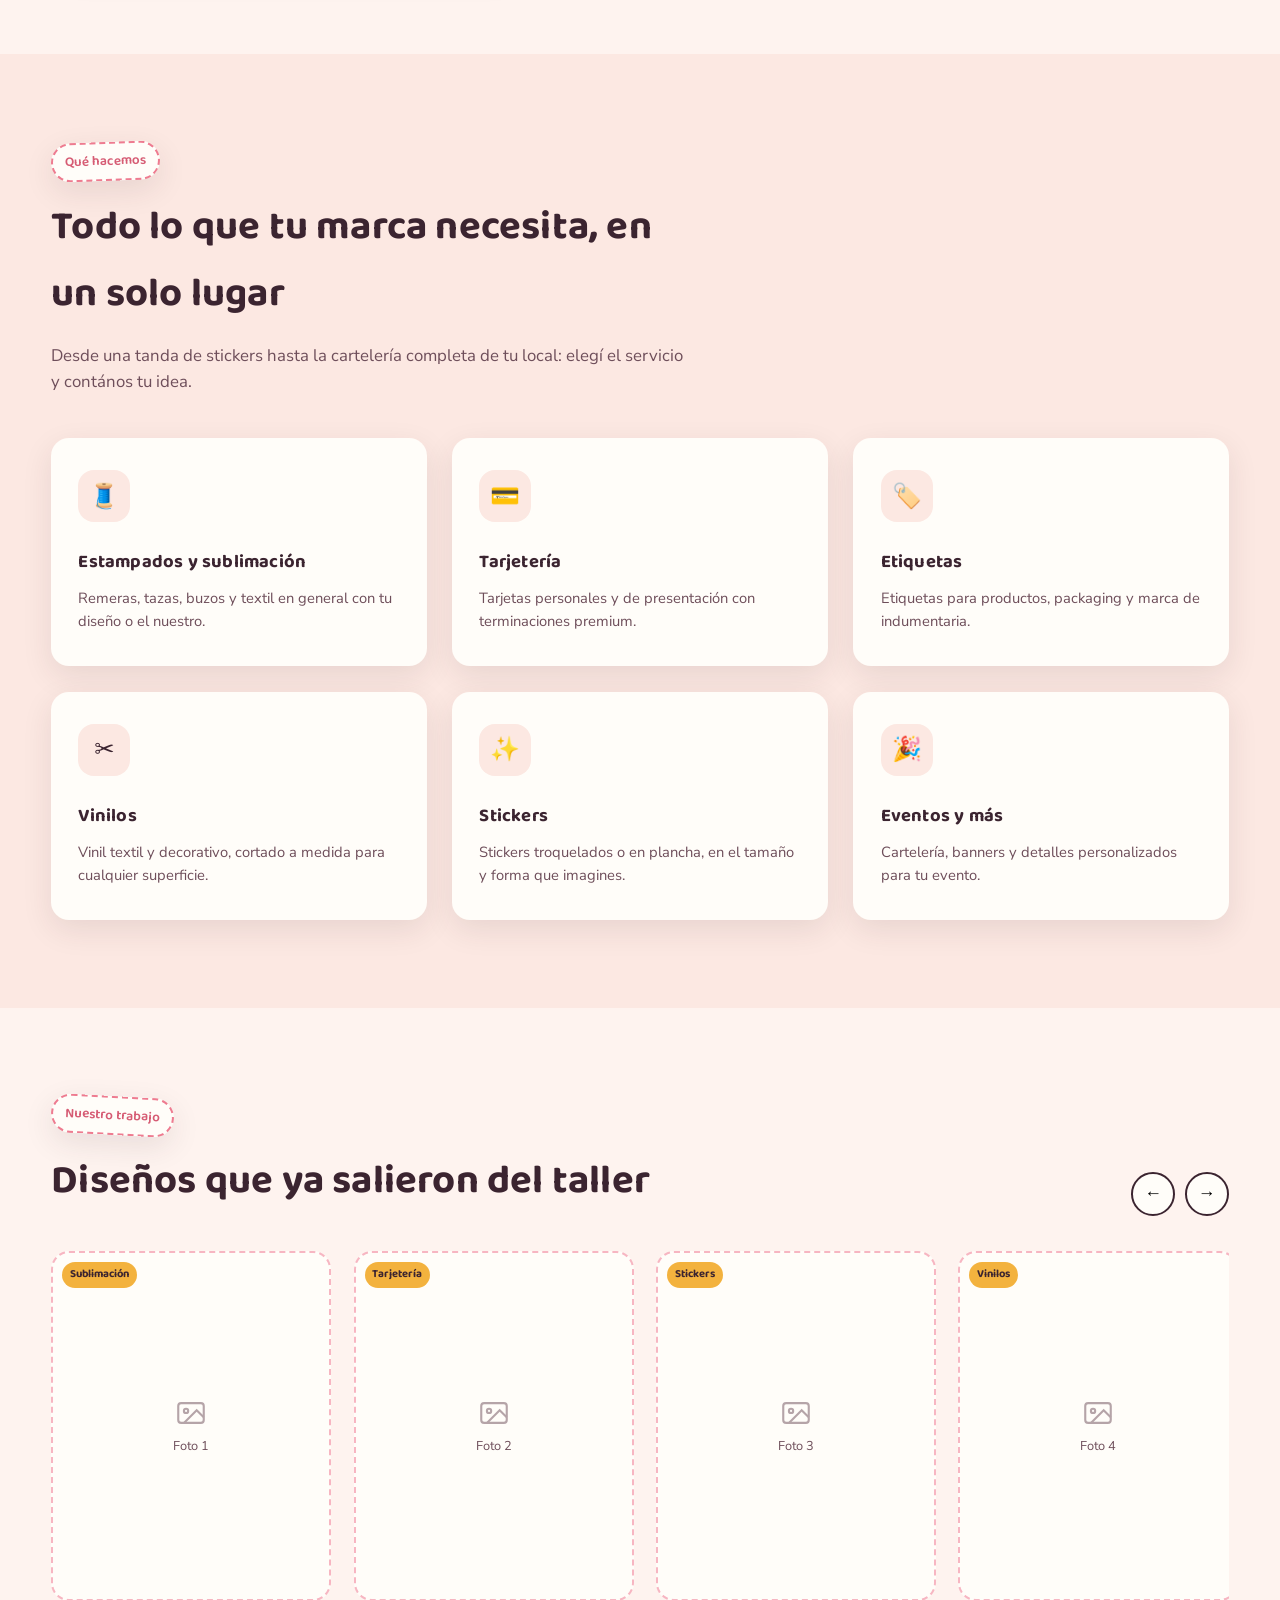
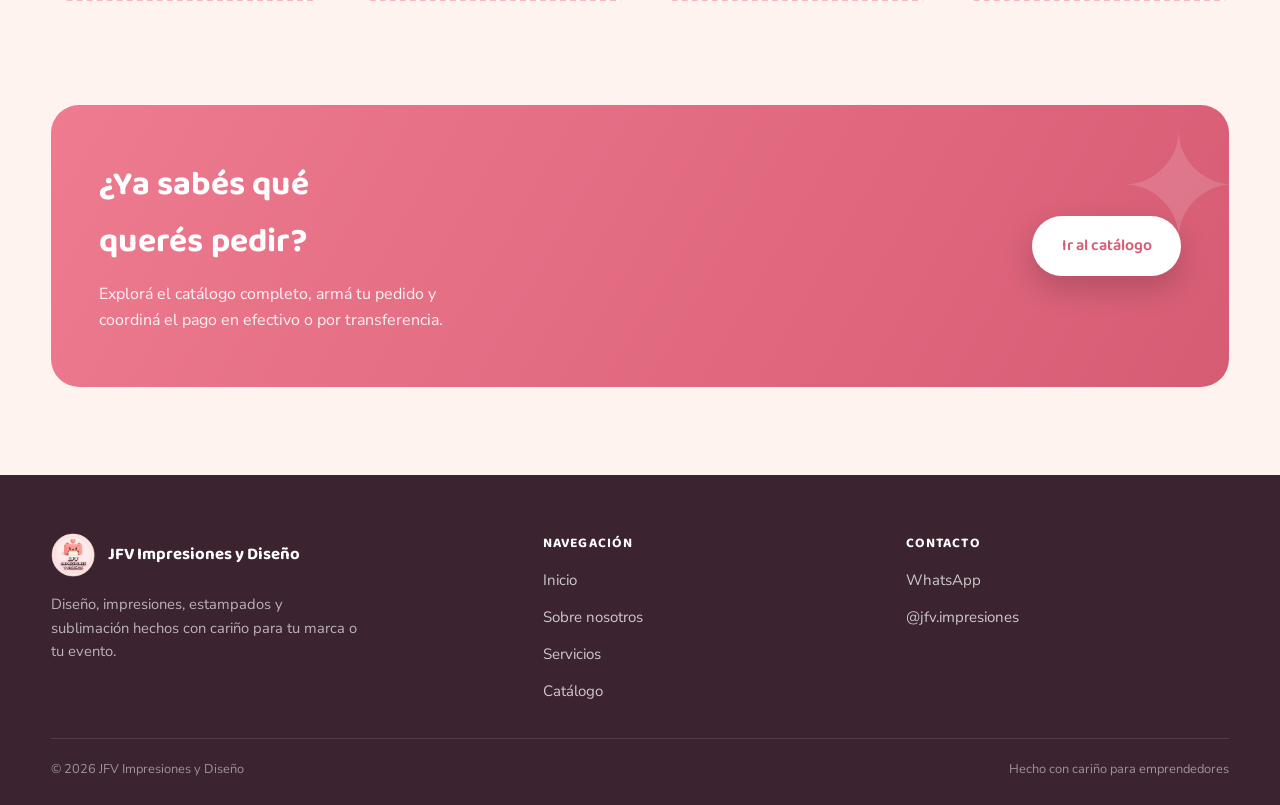
==== commit 1f36b0eb: "Add files via upload" ====
--- a/index.html
+++ b/index.html
@@ -10,14 +10,18 @@
 </head>
 <body>
 
+<div class="scroll-progress" id="scrollProgress"></div>
+<div class="cursor-glow" id="cursorGlow"></div>
+
 <!-- ============ NAV ============ -->
 <header class="nav">
   <div class="container nav-inner">
-    <a href="#inicio" class="nav-brand">
+    <a href="#inicio" class="nav-brand" aria-label="JFV Impresiones y Diseño">
       <img src="images/logo.png" alt="Logo JFV Impresiones y Diseño">
       <span>JFV<small>Impresiones y Diseño</small></span>
     </a>
-    <nav>
+
+    <nav class="nav-shell" aria-label="Navegación principal">
       <ul class="nav-links" id="navLinks">
         <li><a href="#inicio">Inicio</a></li>
         <li><a href="#nosotros">Sobre nosotros</a></li>
@@ -26,41 +30,81 @@
         <li><a href="#contacto">Contacto</a></li>
       </ul>
     </nav>
+
     <div class="nav-cta">
-      <a href="catalogo.html" class="btn btn-primary btn-small"><span class="long">Ver&nbsp;</span>catálogo</a>
+      <a href="catalogo.html" class="btn btn-primary btn-small nav-catalog">Catálogo <span>↗</span></a>
+      <button class="theme-toggle" id="themeToggle" type="button" aria-label="Cambiar tema" aria-pressed="false">
+        <span class="theme-icon">☾</span>
+      </button>
       <button class="nav-toggle" id="navToggle" aria-label="Abrir menú" aria-expanded="false"><span></span></button>
     </div>
   </div>
 </header>
 
 <!-- ============ HERO ============ -->
-<section class="hero" id="inicio">
-  <div class="hero-bg-blob" aria-hidden="true"></div>
+<section class="hero hero-reference" id="inicio">
+  <div class="hero-shape hero-shape-left" aria-hidden="true"></div>
+  <div class="hero-shape hero-shape-right" aria-hidden="true"></div>
+  <div class="hero-shape hero-shape-bottom" aria-hidden="true"></div>
+  <span class="sparkle sparkle-one" aria-hidden="true">✦</span>
+  <span class="sparkle sparkle-two" aria-hidden="true">✦</span>
+  <span class="sparkle sparkle-three" aria-hidden="true">✦</span>
+  <div class="hero-leaves" aria-hidden="true"><i></i><i></i><i></i><i></i><i></i></div>
+
   <div class="container hero-grid">
     <div class="hero-copy reveal">
-      <span class="sticker" style="--rot:-3deg">✦ Hecho a mano, pensado para vos</span>
-      <h1>Le damos <em>textura</em><br>a tus ideas</h1>
+      <span class="sticker hero-sticker" style="--rot:-3deg">✦ Hecho a mano, pensado para vos</span>
+      <h1>Le damos<br><span>a tus ideas</span></h1>
       <p class="hero-sub">Somos JFV Impresiones y Diseño: estampados, sublimación, tarjetería, etiquetas, vinilos y stickers para emprendedores, eventos y regalos que quieren dejar huella.</p>
       <div class="hero-actions">
-        <a href="catalogo.html" class="btn btn-primary">Ver catálogo</a>
-        <a href="#nosotros" class="btn btn-ghost">Conocé el taller</a>
-      </div>
-      <div class="hero-trust">
-        <div><strong>+280</strong><span>trabajos entregados</span></div>
-        <div><strong>+1.300</strong><span>clientes que confían en nosotros</span></div>
-        <div><strong>100%</strong><span>diseños personalizados</span></div>
-      </div>
-    </div>
+        <a href="catalogo.html" class="btn btn-primary">Ver catálogo <span>↗</span></a>
+        <a href="#nosotros" class="btn btn-ghost">Conocé el taller <span>↗</span></a>
+      </div>
+      <div class="hero-trust hero-reference-stats">
+        <div class="trust-item">
+          <strong><span class="stat-icon">▣</span><span data-count="280" data-prefix="+">0</span></strong>
+          <span>trabajos entregados</span>
+        </div>
+        <div class="trust-item">
+          <strong><span class="stat-icon">♟</span><span data-count="1300" data-prefix="+">0</span></strong>
+          <span>clientes que confían<br>en nosotros</span>
+        </div>
+        <div class="trust-item">
+          <strong><span class="stat-icon">♥</span><span data-count="100" data-suffix="%">0</span></strong>
+          <span>diseños<br>personalizados</span>
+        </div>
+      </div>
+    </div>
+
     <div class="hero-art reveal">
+      <div class="hero-orbit hero-orbit-outer" aria-hidden="true"></div>
+      <div class="hero-orbit hero-orbit-dashed" aria-hidden="true"></div>
       <div class="hero-art-frame">
-        <img src="images/logo.png" alt="JFV Impresiones y Diseño">
-      </div>
-      <span class="hero-tag sticker" style="--rot:-8deg">Sublimación</span>
-      <span class="hero-tag sticker" style="--rot:6deg">Stickers a medida</span>
-      <span class="hero-tag sticker" style="--rot:-4deg">Tarjetería</span>
-    </div>
-  </div>
-</section>
+        <div class="hero-art-inner">
+          <img src="images/logo.png" alt="JFV Impresiones y Diseño">
+        </div>
+      </div>
+      <span class="hero-tag sticker" style="--rot:-8deg">✦ Sublimación</span>
+      <span class="hero-tag sticker" style="--rot:6deg">▣ Stickers a medida</span>
+      <span class="hero-tag sticker" style="--rot:-4deg">♡ Tarjetería</span>
+    </div>
+  </div>
+
+  <div class="hero-scroll-hint">
+    <span>Deslizá para descubrir más</span>
+    <a href="#nosotros" aria-label="Deslizar hacia abajo">↓</a>
+  </div>
+</section>
+
+<!-- WhatsApp flotante -->
+<a class="whatsapp-float" href="https://wa.me/543400000000" target="_blank" rel="noopener" aria-label="Escribinos por WhatsApp">
+  <span class="whatsapp-bubble">
+    <svg viewBox="0 0 448 512" width="22" height="22" fill="#fff" aria-hidden="true">
+      <path d="M380.9 97.1C339 55.1 283.2 32 223.9 32c-122.4 0-222 99.6-222 222 0 39.1 10.2 77.3 29.6 111L0 480l117.7-30.9c32.4 17.7 68.9 27 106.1 27h.1c122.3 0 224.1-99.6 224.1-222 0-59.3-25.2-115-67.1-157zm-157 341.6c-33.2 0-65.7-8.9-94-25.7l-6.7-4-69.8 18.3L72 359.2l-4.4-7c-18.5-29.4-28.2-63.3-28.2-98.2 0-101.7 82.8-184.5 184.6-184.5 49.3 0 95.6 19.2 130.4 54.1 34.8 34.9 56.2 81.2 56.1 130.5 0 101.8-84.9 184.6-186.6 184.6zm101.2-138.2c-5.5-2.8-32.8-16.2-37.9-18-5.1-1.9-8.8-2.8-12.5 2.8-3.7 5.6-14.3 18-17.6 21.8-3.2 3.7-6.5 4.2-12 1.4-32.6-16.3-54-29.1-75.5-66-5.7-9.8 5.7-9.1 16.3-30.3 1.8-3.7.9-6.9-.5-9.7-1.4-2.8-12.5-30.1-17.1-41.2-4.5-10.8-9.1-9.3-12.5-9.5-3.2-.2-6.9-.2-10.6-.2-3.7 0-9.7 1.4-14.8 6.9-5.1 5.6-19.4 19-19.4 46.3 0 27.3 19.9 53.7 22.6 57.4 2.8 3.7 39.1 59.7 94.8 83.8 35.2 15.2 49 16.5 66.6 13.9 10.7-1.6 32.8-13.4 37.4-26.4 4.6-13 4.6-24.1 3.2-26.4-1.3-2.5-5-3.9-10.5-6.6z"/>
+    </svg>
+  </span>
+  <span><strong>¡Hablemos!</strong><small>Escribinos por WhatsApp</small></span>
+</a>
 
 <!-- ============ SOBRE NOSOTROS ============ -->
 <section class="section" id="nosotros">
@@ -74,7 +118,7 @@
     </div>
     <div class="reveal">
       <span class="sticker" style="--rot:2deg">Nuestra historia</span>
-      <h2 style="margin-top:.6em; font-size:clamp(1.7rem,3vw,2.3rem);">Un taller con corazón de imprenta</h2>
+      <h2 data-split style="margin-top:.6em; font-size:clamp(1.7rem,3vw,2.3rem);">Un taller con corazón de imprenta</h2>
       <p style="margin-top:1em; color:var(--ink-soft); font-size:1.05rem;">
         JFV nació de las ganas de ayudar a otros emprendedores a mostrarse mejor: una tarjeta que se sienta profesional, un estampado que se luzca en la primera lavada, una etiqueta que haga que un producto se vea listo para vender. Cada pedido lo armamos a mano, revisando cada detalle antes de que llegue a tus manos.
       </p>
@@ -92,7 +136,7 @@
   <div class="container">
     <div class="section-head reveal">
       <span class="sticker" style="--rot:-2deg">Qué hacemos</span>
-      <h2>Todo lo que tu marca necesita, en un solo lugar</h2>
+      <h2 data-split>Todo lo que tu marca necesita, en un solo lugar</h2>
       <p>Desde una tanda de stickers hasta la cartelería completa de tu local: elegí el servicio y contános tu idea.</p>
     </div>
     <div class="services-grid">
@@ -136,7 +180,7 @@
     <div class="gallery-head reveal">
       <div class="section-head" style="margin-bottom:0;">
         <span class="sticker" style="--rot:3deg">Nuestro trabajo</span>
-        <h2>Diseños que ya salieron del taller</h2>
+        <h2 data-split>Diseños que ya salieron del taller</h2>
       </div>
       <div class="gallery-controls">
         <button id="galPrev" aria-label="Ver anteriores">←</button>
@@ -173,7 +217,7 @@
   <div class="container reveal">
     <div class="catalog-band">
       <div>
-        <h2>¿Ya sabés qué querés pedir?</h2>
+        <h2 data-split>¿Ya sabés qué querés pedir?</h2>
         <p>Explorá el catálogo completo, armá tu pedido y coordiná el pago en efectivo o por transferencia.</p>
       </div>
       <a href="catalogo.html" class="btn btn-primary">Ir al catálogo</a>
--- a/css/style.css
+++ b/css/style.css
@@ -654,3 +654,517 @@
 @media (max-width:480px){
   .pay-options{ flex-direction:column; }
 }
+
+/* =========================================================
+   MODERN FX — barra de progreso, cursor glow, nav dinámica
+   ========================================================= */
+.scroll-progress{
+  position:fixed; top:0; left:0; height:3px; width:0%;
+  background:linear-gradient(90deg, var(--coral), var(--gold));
+  z-index:999; transition:width .1s linear;
+}
+
+.cursor-glow{
+  position:fixed; top:0; left:0;
+  width:360px; height:360px; margin:-180px 0 0 -180px;
+  border-radius:50%;
+  background:radial-gradient(circle, rgba(238,123,144,.22), transparent 70%);
+  pointer-events:none; z-index:4; filter:blur(4px);
+  opacity:0; transition:opacity .4s var(--ease);
+  will-change:transform;
+}
+.cursor-glow.is-active{ opacity:1; }
+@media (hover:none), (pointer:coarse){ .cursor-glow{ display:none; } }
+
+.nav{ transition:box-shadow .3s var(--ease); }
+.nav.is-scrolled{ box-shadow:0 10px 28px rgba(59,36,48,.10); }
+.nav.is-scrolled .nav-inner{ padding:.5em 0; }
+
+.nav-links a{ transition:color .25s var(--ease); }
+.nav-links a.is-active{ color:var(--coral-deep); }
+.nav-links a.is-active::after{ width:100%; }
+
+/* =========================================================
+   Split-text — reveal palabra por palabra
+   ========================================================= */
+.split-text .word{ display:inline-block; overflow:hidden; vertical-align:top; padding-bottom:.08em; }
+.split-text .word-inner{
+  display:inline-block;
+  transform:translateY(115%);
+  filter:blur(8px);
+  opacity:0;
+  transition:transform .8s var(--ease), filter .8s var(--ease), opacity .8s var(--ease);
+  transition-delay:calc(var(--i,0) * 45ms);
+}
+.split-text.is-visible .word-inner{ transform:translateY(0); filter:blur(0); opacity:1; }
+
+/* brillo animado en el texto destacado del hero */
+.hero h1 em{
+  color:var(--coral-deep);
+  background:linear-gradient(90deg, var(--coral-deep), var(--gold), var(--coral-deep));
+  background-size:220% auto;
+  -webkit-background-clip:text;
+  background-clip:text;
+  -webkit-text-fill-color:transparent;
+  animation:shine 5s linear infinite;
+}
+@keyframes shine{ to{ background-position:-220% center; } }
+
+/* =========================================================
+   Contadores animados (hero stats)
+   ========================================================= */
+.hero-trust strong{ display:inline-block; }
+
+/* =========================================================
+   Botones — magnéticos + ripple
+   ========================================================= */
+.btn{ position:relative; overflow:hidden; }
+.btn .ripple{
+  position:absolute; border-radius:50%;
+  background:rgba(0,0,0,.14);
+  transform:scale(0);
+  animation:ripple-anim .6s ease-out forwards;
+  pointer-events:none;
+}
+@keyframes ripple-anim{ to{ transform:scale(2.6); opacity:0; } }
+
+/* =========================================================
+   Tilt 3D — tarjetas de servicios y productos
+   ========================================================= */
+.service-card, .product-card{ transition:transform .5s var(--ease), box-shadow .35s var(--ease); }
+.service-card.is-tilting, .product-card.is-tilting{ transition:box-shadow .35s var(--ease); }
+
+/* =========================================================
+   Galería — zoom en hover
+   ========================================================= */
+.gallery-item img{ transition:transform .6s var(--ease); }
+.gallery-item:hover img{ transform:scale(1.08); }
+
+/* =========================================================
+   Skeleton loaders (catálogo)
+   ========================================================= */
+.skeleton-card{
+  background:var(--paper); border-radius:var(--radius-md);
+  overflow:hidden; box-shadow:var(--shadow-soft);
+}
+.skeleton-photo{
+  aspect-ratio:1;
+  background:linear-gradient(110deg, var(--blush) 8%, #fff 18%, var(--blush) 33%);
+  background-size:200% 100%;
+  animation:shimmer 1.4s linear infinite;
+}
+.skeleton-line{
+  height:12px; border-radius:6px; margin:16px 18px;
+  background:linear-gradient(110deg, var(--blush) 8%, #fff 18%, var(--blush) 33%);
+  background-size:200% 100%;
+  animation:shimmer 1.4s linear infinite;
+}
+@keyframes shimmer{
+  0%{ background-position:200% 0; }
+  100%{ background-position:-200% 0; }
+}
+
+/* =========================================================
+   Toast de confirmación
+   ========================================================= */
+.toast{
+  position:fixed; bottom:24px; left:50%;
+  transform:translateX(-50%) translateY(20px);
+  background:var(--ink); color:#fff;
+  padding:.9em 1.4em; border-radius:999px;
+  font-weight:700; font-size:.88rem;
+  box-shadow:var(--shadow-pop);
+  opacity:0; pointer-events:none;
+  transition:opacity .3s var(--ease), transform .3s var(--ease);
+  z-index:600;
+  display:flex; align-items:center; gap:.5em;
+}
+.toast.is-visible{ opacity:1; transform:translateX(-50%) translateY(0); }
+
+/* =========================================================
+   Carrito — rebote del badge + vuelo del producto
+   ========================================================= */
+@keyframes badge-bounce{
+  0%{ transform:scale(1); }
+  35%{ transform:scale(1.45); }
+  65%{ transform:scale(.9); }
+  100%{ transform:scale(1); }
+}
+.cart-fab .badge.is-bouncing{ animation:badge-bounce .5s var(--ease); }
+.cart-fab{ transition:transform .3s var(--ease); }
+.cart-fab.is-pulsing{ animation:fab-pulse .5s var(--ease); }
+@keyframes fab-pulse{
+  0%{ transform:scale(1); }
+  40%{ transform:scale(1.12) rotate(-6deg); }
+  100%{ transform:scale(1); }
+}
+.fly-clone{
+  position:fixed; z-index:999; pointer-events:none;
+  border-radius:50%; object-fit:cover;
+  transition:transform .7s cubic-bezier(.22,1,.36,1), opacity .7s var(--ease);
+}
+
+/* =========================================================
+   Modern floating navigation — inspired by the reference
+   ========================================================= */
+.nav{
+  position:fixed;
+  top:18px;
+  left:0;
+  right:0;
+  z-index:200;
+  background:transparent;
+  border:0;
+  backdrop-filter:none;
+  pointer-events:none;
+  transition:top .35s var(--ease);
+}
+.nav-inner{
+  width:min(1240px, 94%);
+  min-height:64px;
+  padding:.45rem .5rem .45rem .7rem;
+  display:grid;
+  grid-template-columns:1fr auto 1fr;
+  align-items:center;
+  gap:1rem;
+  border:1px solid rgba(255,255,255,.82);
+  border-radius:24px;
+  background:rgba(255,253,249,.74);
+  box-shadow:0 14px 45px rgba(59,36,48,.10), inset 0 1px 0 rgba(255,255,255,.9);
+  backdrop-filter:blur(22px) saturate(1.25);
+  -webkit-backdrop-filter:blur(22px) saturate(1.25);
+  pointer-events:auto;
+  transition:box-shadow .35s var(--ease), background .35s var(--ease), transform .35s var(--ease);
+}
+.nav.is-scrolled{box-shadow:0 18px 55px rgba(59,36,48,.16), inset 0 1px 0 rgba(255,255,255,.95);}
+.nav.is-scrolled .nav-inner{padding:.45rem .5rem .45rem .7rem;}
+.nav-brand{
+  justify-self:start;
+  display:flex;
+  align-items:center;
+  gap:.65rem;
+  padding:.18rem .55rem .18rem .15rem;
+  border-radius:16px;
+  transition:transform .3s var(--ease), background .3s var(--ease);
+}
+.nav-brand:hover{transform:translateY(-2px);background:rgba(255,255,255,.55);}
+.nav-brand img{width:42px;height:42px;border-radius:13px;object-fit:cover;box-shadow:0 6px 16px rgba(59,36,48,.12);}
+.nav-brand span{font-family:var(--font-display);font-weight:800;font-size:1rem;line-height:1.05;}
+.nav-brand small{display:block;font-family:var(--font-body);font-weight:700;font-size:.57rem;letter-spacing:.07em;color:var(--ink-soft);text-transform:uppercase;margin-top:2px;}
+.nav-shell{
+  justify-self:center;
+  padding:4px;
+  border:1px solid rgba(59,36,48,.08);
+  border-radius:999px;
+  background:rgba(255,255,255,.62);
+  box-shadow:0 5px 18px rgba(59,36,48,.07), inset 0 1px 0 rgba(255,255,255,.9);
+}
+.nav-links{display:flex;align-items:center;gap:2px;}
+.nav-links li{position:relative;}
+.nav-links a{
+  display:flex;
+  align-items:center;
+  min-height:38px;
+  padding:.48rem .92rem;
+  border-radius:999px;
+  font-weight:800;
+  font-size:.82rem;
+  color:var(--ink-soft);
+  position:relative;
+  transition:color .25s var(--ease), transform .25s var(--ease), background .25s var(--ease), box-shadow .25s var(--ease);
+}
+.nav-links a::after{display:none;}
+.nav-links a:hover{color:var(--ink);transform:translateY(-1px);background:rgba(255,255,255,.72);}
+.nav-links a.is-active{
+  color:var(--ink);
+  background:#fff;
+  box-shadow:0 5px 14px rgba(59,36,48,.10), inset 0 1px 0 rgba(255,255,255,.9);
+}
+.nav-cta{justify-self:end;display:flex;align-items:center;gap:.5rem;}
+.nav-catalog{box-shadow:0 8px 20px rgba(214,92,116,.22);}
+.nav-catalog span{font-size:1rem;transition:transform .25s var(--ease);}
+.nav-catalog:hover span{transform:translate(2px,-2px);}
+.theme-toggle{
+  width:40px;height:40px;border-radius:50%;border:1px solid rgba(59,36,48,.10);
+  background:rgba(255,255,255,.78);color:var(--ink);cursor:pointer;
+  display:grid;place-items:center;font-size:1.05rem;
+  box-shadow:0 5px 16px rgba(59,36,48,.08), inset 0 1px 0 rgba(255,255,255,.9);
+  transition:transform .3s var(--ease), background .3s var(--ease);
+}
+.theme-toggle:hover{transform:rotate(-12deg) scale(1.06);background:#fff;}
+.nav-toggle{display:none;}
+
+@media (max-width: 1080px){
+  .nav-inner{grid-template-columns:auto 1fr auto;}
+  .nav-brand span{display:none;}
+  .nav-shell{justify-self:center;}
+  .nav-links a{padding-inline:.72rem;}
+  .nav-catalog{display:none;}
+}
+@media (max-width: 860px){
+  .nav{top:10px;}
+  .nav-inner{grid-template-columns:auto 1fr auto;min-height:58px;border-radius:20px;}
+  .nav-brand img{width:40px;height:40px;}
+  .nav-shell{position:absolute;top:calc(100% + 9px);left:0;right:0;padding:7px;border-radius:20px;background:rgba(255,253,249,.9);box-shadow:0 18px 45px rgba(59,36,48,.15);transform:translateY(-12px) scale(.98);opacity:0;visibility:hidden;transition:opacity .3s var(--ease),transform .3s var(--ease),visibility .3s;}
+  .nav-shell.is-open{transform:translateY(0) scale(1);opacity:1;visibility:visible;}
+  .nav-links{flex-direction:column;gap:3px;}
+  .nav-links a{width:100%;justify-content:center;min-height:44px;}
+  .nav-toggle{display:block;width:40px;height:40px;border-radius:50%;border:1px solid rgba(59,36,48,.10);background:rgba(255,255,255,.78);cursor:pointer;position:relative;}
+  .nav-toggle span,.nav-toggle span::before,.nav-toggle span::after{content:'';position:absolute;left:11px;right:11px;height:2px;background:var(--ink);transition:transform .25s var(--ease),opacity .25s var(--ease);}
+  .nav-toggle span{top:19px;}
+  .nav-toggle span::before{top:-6px;}
+  .nav-toggle span::after{top:6px;}
+  .nav-toggle.is-open span{background:transparent;}
+  .nav-toggle.is-open span::before{transform:translateY(6px) rotate(45deg);}
+  .nav-toggle.is-open span::after{transform:translateY(-6px) rotate(-45deg);}
+  .theme-toggle{width:40px;height:40px;}
+}
+@media (max-width: 480px){
+  .nav-inner{width:calc(100% - 18px);}
+  .theme-toggle{display:none;}
+}
+
+/* Dark mode for the new theme control */
+body.dark-mode{
+  --blush-soft:#171116;
+  --paper:#21191e;
+  --ink:#fff7fa;
+  --ink-soft:#d7bec7;
+  --line:rgba(255,255,255,.10);
+  background:#171116;
+}
+body.dark-mode .nav-inner{background:rgba(33,25,30,.76);border-color:rgba(255,255,255,.10);}
+body.dark-mode .nav-shell{background:rgba(255,255,255,.07);border-color:rgba(255,255,255,.08);}
+body.dark-mode .nav-links a:hover{background:rgba(255,255,255,.08);color:#fff;}
+body.dark-mode .nav-links a.is-active{background:#fff;color:#171116;}
+body.dark-mode .theme-toggle,body.dark-mode .nav-toggle{background:rgba(255,255,255,.08);border-color:rgba(255,255,255,.12);color:#fff;}
+@media (max-width:860px){body.dark-mode .nav-shell{background:rgba(33,25,30,.94);}}
+
+/* =========================================================
+   HERO ATMOSPHERE — fondo dinámico + separación del navbar
+   ========================================================= */
+.hero{
+  padding-top:8em;
+  isolation:isolate;
+  background:
+    radial-gradient(circle at 12% 18%, rgba(255,255,255,.88) 0 2px, transparent 3px) 0 0/42px 42px,
+    radial-gradient(circle at 80% 70%, rgba(238,123,144,.10) 0 1px, transparent 2px) 0 0/34px 34px,
+    linear-gradient(180deg, rgba(255,255,255,.18), rgba(252,232,226,.02));
+  animation:hero-dots 18s linear infinite;
+}
+.hero::before,
+.hero::after{
+  content:'';
+  position:absolute;
+  pointer-events:none;
+  z-index:0;
+  border-radius:50%;
+  filter:blur(2px);
+}
+.hero::before{
+  width:420px;
+  height:420px;
+  left:-190px;
+  top:16%;
+  background:radial-gradient(circle, rgba(247,182,194,.34), rgba(247,182,194,0) 68%);
+  animation:ambient-float 12s ease-in-out infinite;
+}
+.hero::after{
+  width:520px;
+  height:520px;
+  right:-230px;
+  bottom:-180px;
+  background:radial-gradient(circle, rgba(243,178,62,.13), rgba(238,123,144,.08) 35%, transparent 70%);
+  animation:ambient-float-reverse 16s ease-in-out infinite;
+}
+.hero-bg-blob{
+  width:720px;
+  height:720px;
+  inset:-18% -8% auto auto;
+  opacity:.48;
+  filter:blur(18px);
+  mix-blend-mode:multiply;
+}
+.hero-grid{ z-index:2; }
+.hero-art-frame{
+  box-shadow:0 24px 70px rgba(214,92,116,.20), 0 0 0 10px rgba(255,255,255,.28);
+}
+.hero-art-frame::before{
+  content:'';
+  position:absolute;
+  inset:-14px;
+  border:1px dashed rgba(238,123,144,.30);
+  border-radius:50%;
+  animation:orbit-spin 24s linear infinite;
+}
+
+@keyframes hero-dots{
+  0%{ background-position:0 0, 0 0, 0 0; }
+  100%{ background-position:42px 42px, -34px 34px, 0 0; }
+}
+@keyframes ambient-float{
+  0%,100%{ transform:translate3d(0,0,0) scale(1); }
+  50%{ transform:translate3d(70px,-35px,0) scale(1.12); }
+}
+@keyframes ambient-float-reverse{
+  0%,100%{ transform:translate3d(0,0,0) scale(1); }
+  50%{ transform:translate3d(-55px,30px,0) scale(1.08); }
+}
+@keyframes orbit-spin{
+  to{ transform:rotate(360deg); }
+}
+
+/* Pequeño efecto de profundidad al pasar por el hero */
+.hero-copy,
+.hero-art{ transition:transform .5s var(--ease); }
+.hero-copy:hover{ transform:translateY(-3px); }
+.hero-art:hover{ transform:translateY(-5px); }
+
+/* Evita que las secciones queden debajo del nav al usar los enlaces */
+section[id]{ scroll-margin-top:105px; }
+
+body.dark-mode .hero{
+  background:
+    radial-gradient(circle at 12% 18%, rgba(255,255,255,.10) 0 2px, transparent 3px) 0 0/42px 42px,
+    radial-gradient(circle at 80% 70%, rgba(238,123,144,.12) 0 1px, transparent 2px) 0 0/34px 34px,
+    linear-gradient(180deg, rgba(255,255,255,.015), rgba(0,0,0,.04));
+}
+body.dark-mode .hero::before{ background:radial-gradient(circle, rgba(214,92,116,.18), transparent 68%); }
+body.dark-mode .hero::after{ background:radial-gradient(circle, rgba(243,178,62,.08), rgba(238,123,144,.06) 35%, transparent 70%); }
+
+@media (max-width:860px){
+  .hero{ padding-top:7em; }
+  section[id]{ scroll-margin-top:88px; }
+  .hero-bg-blob{ width:520px; height:520px; }
+  .hero::before{ width:300px; height:300px; left:-160px; }
+  .hero::after{ width:360px; height:360px; right:-180px; bottom:-100px; }
+}
+
+@media (prefers-reduced-motion: reduce){
+  .hero{ animation:none; }
+  .hero::before,.hero::after,.hero-art-frame::before{ animation:none; }
+}
+
+/* =========================================================
+   HERO — réplica visual de la referencia
+   ========================================================= */
+.hero-reference{
+  min-height:calc(100vh - 18px);
+  padding:5.8em 0 3.4em;
+  position:relative;
+  overflow:hidden;
+  isolation:isolate;
+  background:
+    radial-gradient(circle at 67% 38%, rgba(255,255,255,.94), transparent 31%),
+    linear-gradient(135deg,#fff9f7 0%,#fdf0ec 48%,#fce4e6 100%);
+}
+.hero-reference::before{
+  content:'';
+  position:absolute;
+  inset:0;
+  pointer-events:none;
+  background:
+    radial-gradient(circle at 3% 12%, rgba(255,255,255,.95) 0 2px, transparent 3px) 0 0/58px 58px,
+    radial-gradient(circle at 91% 54%, rgba(255,255,255,.7) 0 2px, transparent 3px) 0 0/70px 70px;
+  opacity:.6;
+  z-index:0;
+}
+.hero-reference .hero-grid{min-height:480px;position:relative;z-index:4;grid-template-columns:1fr 1fr;gap:2rem;align-items:center;}
+.hero-reference .hero-copy{padding-left:2.2rem;}
+.hero-reference .hero-sticker{background:rgba(255,255,255,.6);box-shadow:none;border-color:#f28aa0;font-size:.77rem;}
+.hero-reference h1{font-size:clamp(3rem,5.2vw,4.55rem);line-height:.95;letter-spacing:-.035em;margin-top:1rem;}
+.hero-reference h1 span{display:inline-block;}
+.hero-reference .hero-sub{font-size:1rem;line-height:1.65;max-width:49ch;margin-top:1.35rem;color:#7a626c;}
+.hero-reference .hero-actions{margin-top:1.8rem;gap:.9rem;}
+.hero-reference .btn{padding:.82em 1.55em;font-size:.88rem;}
+.hero-reference .btn-primary{background:#ee6685;box-shadow:0 14px 28px rgba(238,102,133,.25);}
+.hero-reference .btn-primary:hover{background:#db5574;}
+.hero-reference .btn-ghost{border:1.5px solid #4b3941;background:rgba(255,255,255,.2);}
+.hero-reference-stats{margin-top:2.45rem;gap:0;align-items:stretch;}
+.hero-reference-stats .trust-item{min-width:145px;padding:0 1.35rem;position:relative;}
+.hero-reference-stats .trust-item:first-child{padding-left:0;}
+.hero-reference-stats .trust-item + .trust-item::before{content:'';position:absolute;left:0;top:2px;bottom:2px;width:1px;background:rgba(214,92,116,.18);}
+.hero-reference-stats strong{display:flex!important;align-items:center;gap:.55rem;font-size:1.3rem!important;color:#e75e7d!important;line-height:1.1;}
+.hero-reference-stats .stat-icon{width:30px;height:30px;border-radius:50%;display:grid;place-items:center;background:#fde2e7;color:#e75e7d;font-size:.82rem;font-family:Arial,sans-serif;}
+.hero-reference-stats .trust-item>span{display:block;margin-top:.5rem;font-size:.72rem!important;line-height:1.45;color:#67515b!important;}
+
+.hero-reference .hero-art{min-height:500px;}
+.hero-reference .hero-art-frame{width:min(350px,70%);background:rgba(255,255,255,.78);border:7px solid rgba(255,255,255,.82);box-shadow:0 18px 55px rgba(210,90,120,.16),0 0 0 1px rgba(56,45,50,.92);z-index:3;}
+.hero-reference .hero-art-inner{width:91%;height:91%;border-radius:50%;border:3px solid rgba(44,35,39,.82);background:#fce8e2;display:grid;place-items:center;overflow:hidden;}
+.hero-reference .hero-art-inner img{width:100%;height:100%;object-fit:cover;border-radius:50%;}
+.hero-reference .hero-orbit{position:absolute;border-radius:50%;pointer-events:none;}
+.hero-reference .hero-orbit-outer{width:390px;height:390px;border:1px solid rgba(239,123,144,.2);z-index:1;}
+.hero-reference .hero-orbit-dashed{width:420px;height:420px;border:1.5px dashed rgba(239,123,144,.48);z-index:1;transform:rotate(8deg);}
+.hero-reference .hero-orbit-dashed::after{content:'';position:absolute;inset:10px;border-radius:50%;border:1px dashed rgba(239,123,144,.25);}
+.hero-reference .hero-tag{z-index:5;background:rgba(255,255,255,.58);box-shadow:none;border-width:1.5px;font-size:.68rem;padding:.55em .9em;}
+.hero-reference .hero-tag:nth-of-type(1){top:10%;left:2%;bottom:auto;right:auto;}
+.hero-reference .hero-tag:nth-of-type(2){right:-2%;bottom:23%;}
+.hero-reference .hero-tag:nth-of-type(3){left:8%;bottom:8%;}
+
+.hero-shape{position:absolute;z-index:1;pointer-events:none;filter:blur(.2px);}
+.hero-shape-left{width:330px;height:430px;left:-135px;top:-100px;background:linear-gradient(145deg,#f7a6b8,#fbd5d8);border-radius:46% 54% 58% 42% / 42% 48% 52% 58%;transform:rotate(18deg);}
+.hero-shape-left::after{content:'';position:absolute;width:210px;height:300px;left:80px;top:70px;border-radius:50%;background:rgba(255,255,255,.22);}
+.hero-shape-right{width:360px;height:390px;right:-160px;top:-45px;background:linear-gradient(160deg,#fde4e5,#f7a1b5);border-radius:60% 40% 44% 56% / 43% 55% 45% 57%;transform:rotate(8deg);}
+.hero-shape-bottom{width:610px;height:300px;right:-100px;bottom:-160px;background:linear-gradient(120deg,#fde5e4,#f8a8bb);border-radius:60% 40% 0 0 / 65% 45% 0 0;transform:rotate(-10deg);opacity:.85;}
+.sparkle{position:absolute;z-index:3;color:#fff;font-size:1.65rem;text-shadow:0 0 14px rgba(255,255,255,.95);animation:sparkle-pulse 3.2s ease-in-out infinite;}
+.sparkle-one{left:2.8%;top:13%;}
+.sparkle-two{right:15%;top:22%;font-size:1.15rem;animation-delay:.8s;}
+.sparkle-three{right:30%;bottom:9%;font-size:1.2rem;animation-delay:1.5s;}
+@keyframes sparkle-pulse{0%,100%{transform:scale(.8);opacity:.65}50%{transform:scale(1.15);opacity:1}}
+.hero-leaves{position:absolute;z-index:2;left:-6px;bottom:-22px;width:170px;height:220px;transform:rotate(-10deg);opacity:.78;}
+.hero-leaves::before{content:'';position:absolute;width:8px;height:245px;left:63px;bottom:-5px;border-radius:50%;background:#e59aaa;transform:rotate(-24deg);}
+.hero-leaves i{position:absolute;width:26px;height:72px;border-radius:100% 0 100% 0;background:linear-gradient(150deg,#f4a9b9,#dc7890);transform-origin:bottom center;}
+.hero-leaves i:nth-child(1){left:40px;bottom:35px;transform:rotate(-62deg)}
+.hero-leaves i:nth-child(2){left:18px;bottom:70px;transform:rotate(-42deg)}
+.hero-leaves i:nth-child(3){left:55px;bottom:90px;transform:rotate(-78deg)}
+.hero-leaves i:nth-child(4){left:28px;bottom:125px;transform:rotate(-48deg)}
+.hero-leaves i:nth-child(5){left:64px;bottom:145px;transform:rotate(-80deg)}
+.hero-scroll-hint{position:absolute;z-index:5;left:50%;bottom:14px;transform:translateX(-50%);display:flex;flex-direction:column;align-items:center;gap:.35rem;font-size:.68rem;color:#6e5962;}
+.hero-scroll-hint a{width:24px;height:24px;border-radius:50%;display:grid;place-items:center;background:#ec6482;color:#fff;box-shadow:0 5px 15px rgba(236,100,130,.3);font-size:.9rem;}
+.whatsapp-float{position:fixed;right:30px;bottom:18px;z-index:250;display:flex;align-items:center;gap:.7rem;background:rgba(255,255,255,.92);padding:.65rem .75rem .65rem 1rem;border-radius:999px;box-shadow:0 10px 30px rgba(59,36,48,.13);backdrop-filter:blur(10px);font-size:.68rem;color:#4e3b43;}
+.whatsapp-float strong{display:block;font-size:.8rem;line-height:1.05;}
+.whatsapp-float small{display:block;color:#76636b;margin-top:.15rem;}
+.whatsapp-bubble{width:48px;height:48px;border-radius:50%;display:grid;place-items:center;background:#28c76f;color:#fff;font-size:1.7rem;border:7px solid #fff;box-shadow:0 4px 12px rgba(40,199,111,.25);}
+
+@media(max-width:900px){
+  .hero-reference{min-height:auto;padding:7.2em 0 5em;}
+  .hero-reference .hero-grid{grid-template-columns:1fr;min-height:auto;gap:2.2rem;}
+  .hero-reference .hero-copy{padding-left:0;order:2;text-align:center;}
+  .hero-reference .hero-sub{margin-inline:auto;}
+  .hero-reference .hero-actions,.hero-reference-stats{justify-content:center;}
+  .hero-reference .hero-art{order:1;min-height:390px;}
+  .hero-reference .hero-art-frame{width:300px;}
+  .hero-reference .hero-orbit-outer{width:335px;height:335px;}
+  .hero-reference .hero-orbit-dashed{width:365px;height:365px;}
+  .hero-reference .hero-tag{display:none;}
+  .hero-scroll-hint{display:none;}
+}
+@media(max-width:560px){
+  .hero-reference{padding-top:6.5em;}
+  .hero-reference h1{font-size:3rem;}
+  .hero-reference-stats{gap:0;}
+  .hero-reference-stats .trust-item{min-width:0;padding:0 .7rem;}
+  .hero-reference-stats .trust-item>span{font-size:.64rem!important;}
+  .hero-reference .hero-art{min-height:330px;}
+  .hero-reference .hero-art-frame{width:250px;}
+  .hero-reference .hero-orbit-outer{width:280px;height:280px;}
+  .hero-reference .hero-orbit-dashed{width:305px;height:305px;}
+  .hero-leaves{opacity:.45;transform:scale(.75) rotate(-10deg);transform-origin:left bottom;}
+  .whatsapp-float{right:12px;bottom:12px;padding:.35rem;}
+  .whatsapp-float>span:not(.whatsapp-bubble){display:none;}
+}
+
+/* Ajustes finos para igualar la composición de la referencia a 1340×752 */
+.nav-inner{width:min(1090px,calc(100% - 36px));}
+.nav-shell{padding:0;border:0;background:transparent;box-shadow:none;}
+.nav-brand img{width:46px;height:46px;border-radius:50%;}
+.nav-links a{min-height:40px;padding:.5rem .95rem;font-size:.82rem;}
+.hero-reference .hero-grid{width:min(1000px,92%);}
+.hero-reference h1{font-size:clamp(3rem,4vw,3.45rem);}
+.hero-reference .hero-art-frame{width:min(365px,72%);}
+.hero-reference .hero-orbit-outer{width:405px;height:405px;}
+.hero-reference .hero-orbit-dashed{width:440px;height:440px;}
+@media(max-width:900px){
+  .hero-reference .hero-grid{width:min(92%,620px);}
+  .hero-reference h1{font-size:clamp(3rem,8vw,3.45rem);}
+}
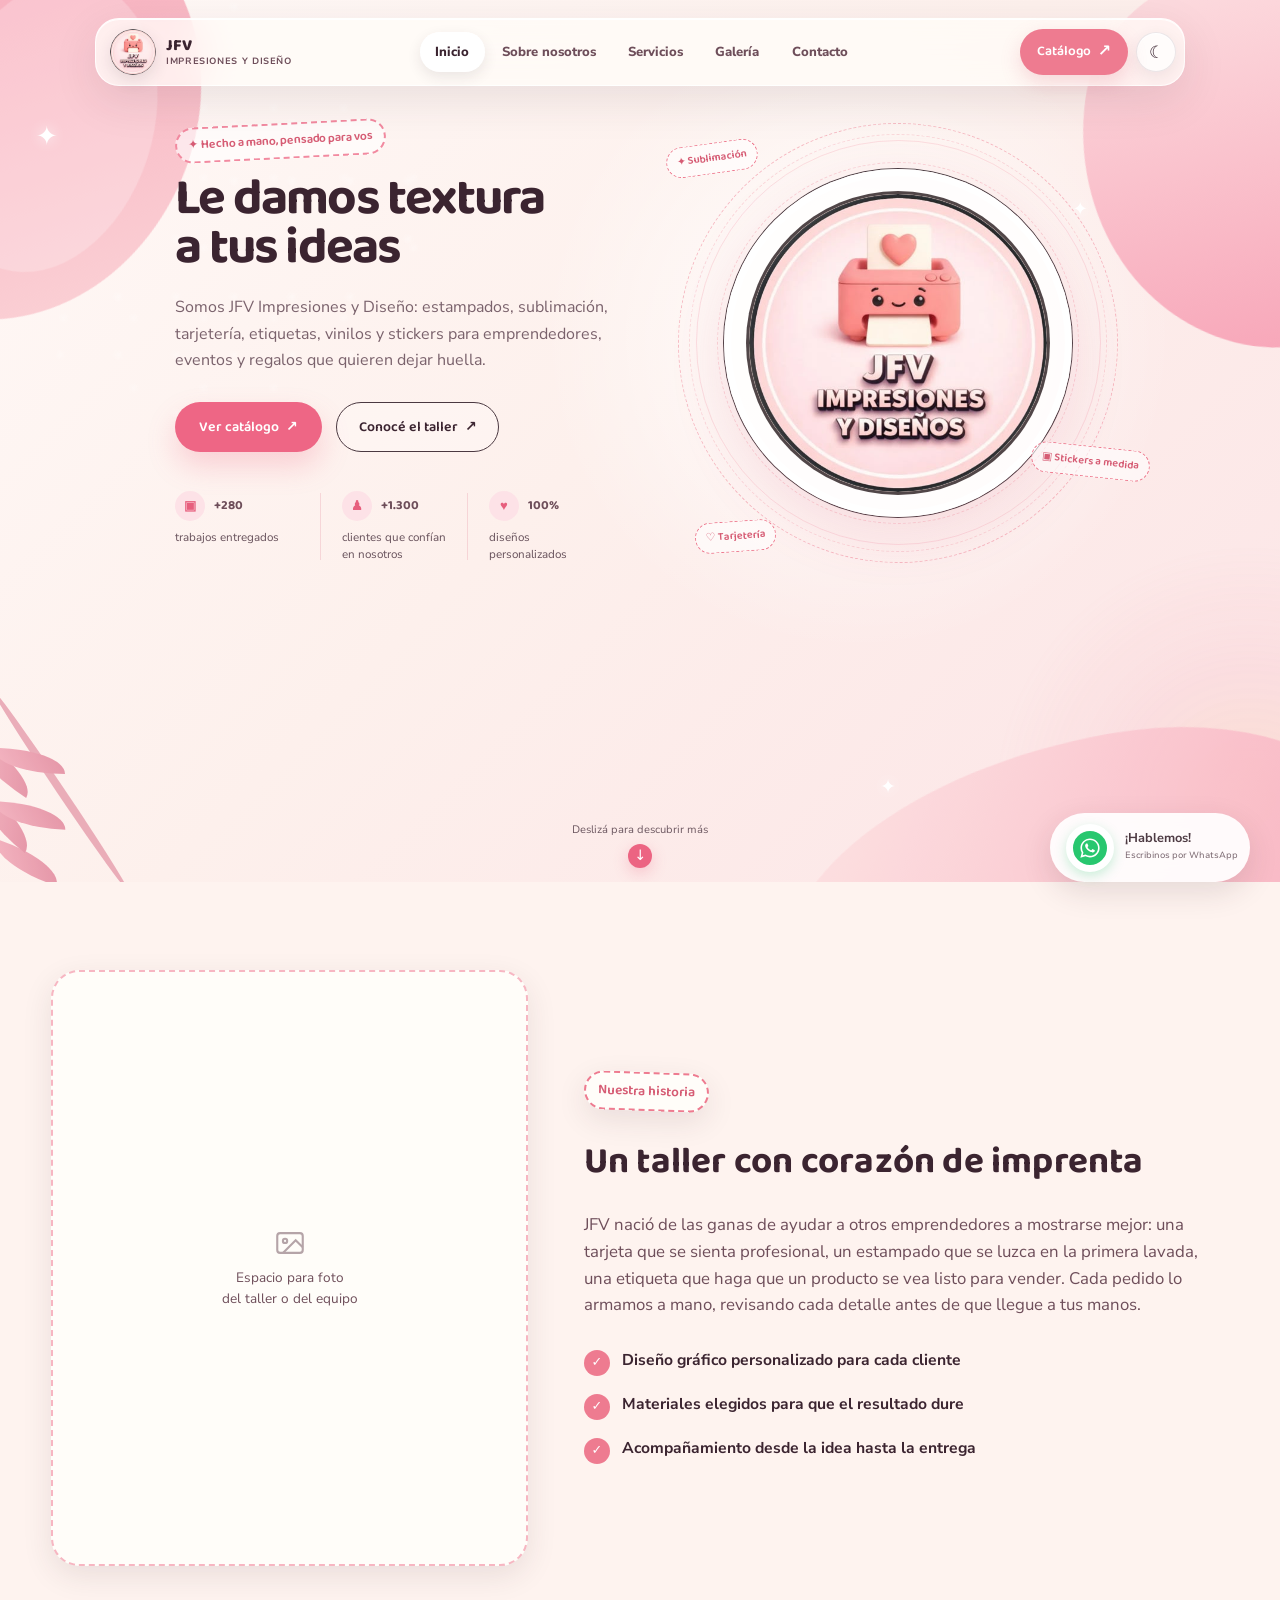
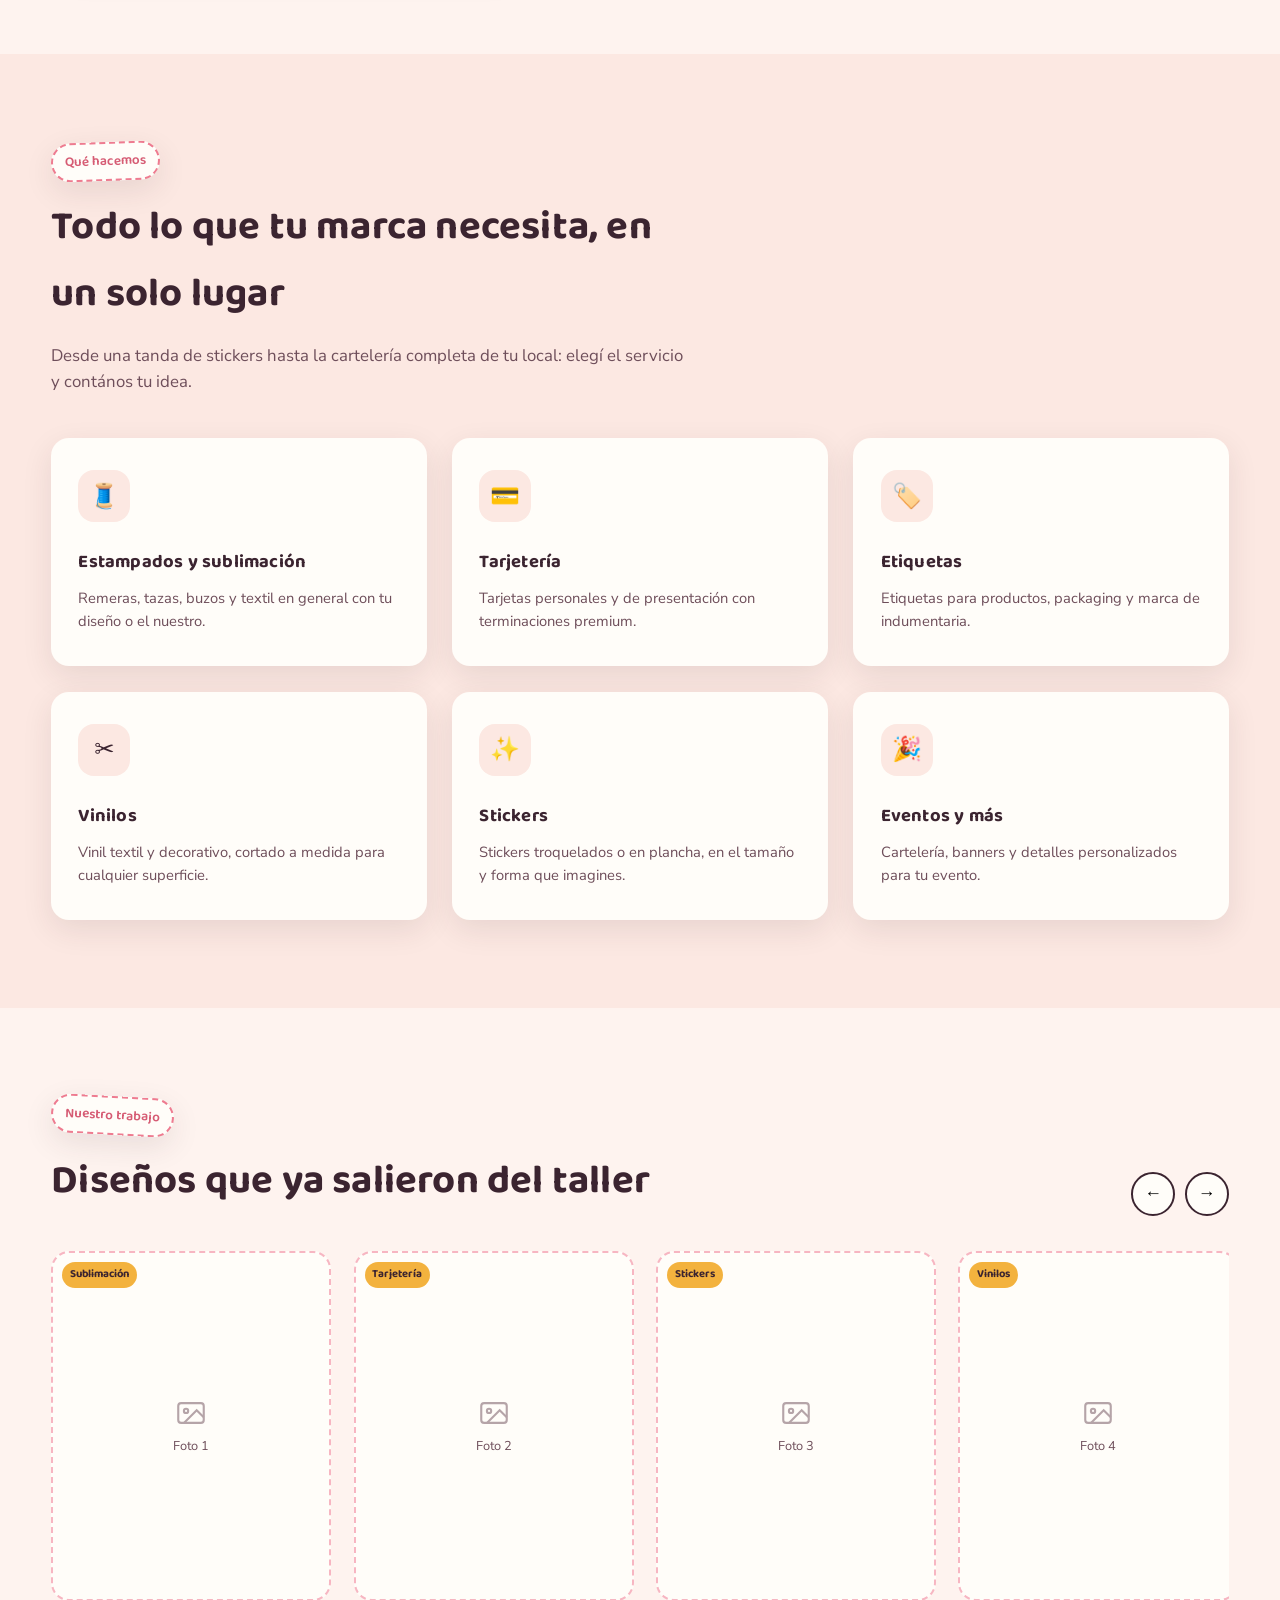
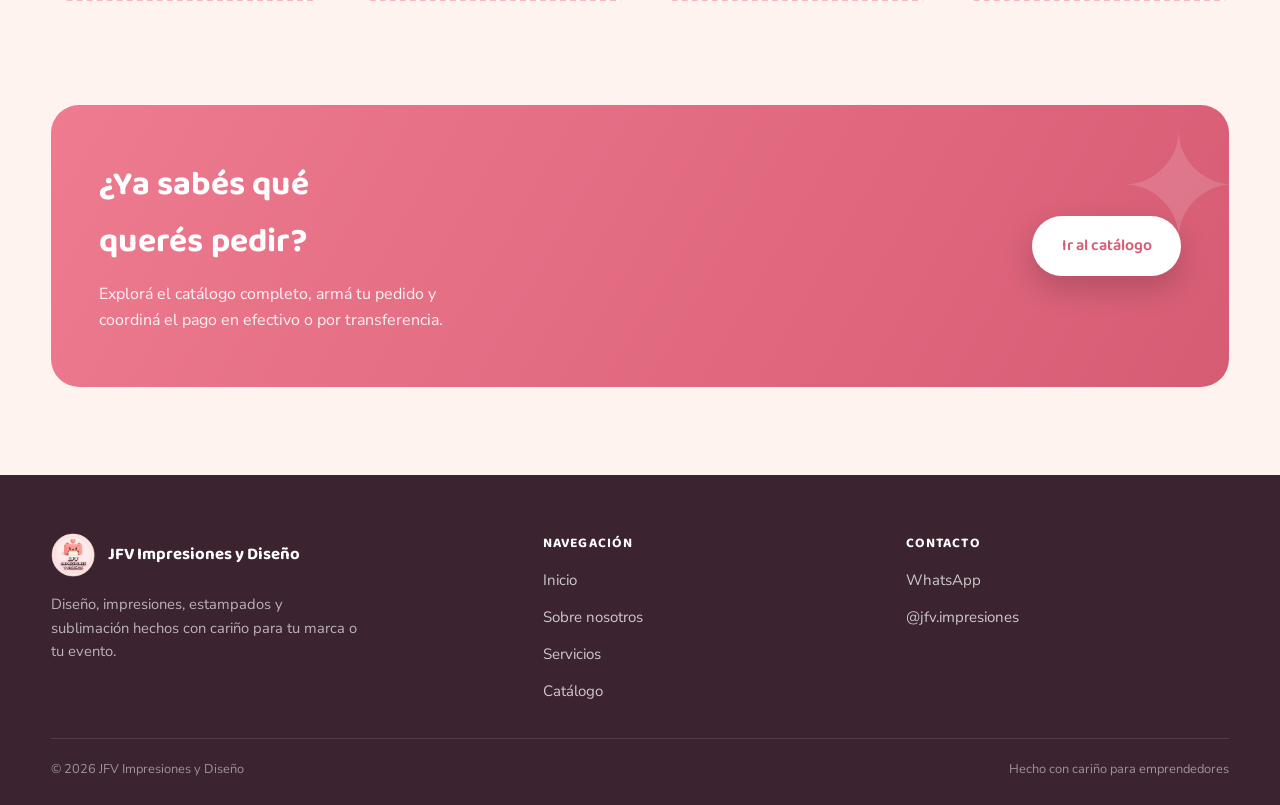
==== commit 5c371140: "Update index.html" ====
--- a/index.html
+++ b/index.html
@@ -54,7 +54,7 @@
   <div class="container hero-grid">
     <div class="hero-copy reveal">
       <span class="sticker hero-sticker" style="--rot:-3deg">✦ Hecho a mano, pensado para vos</span>
-      <h1>Le damos<br><span>a tus ideas</span></h1>
+      <h1>Le damos textura<br><span>a tus ideas</span></h1>
       <p class="hero-sub">Somos JFV Impresiones y Diseño: estampados, sublimación, tarjetería, etiquetas, vinilos y stickers para emprendedores, eventos y regalos que quieren dejar huella.</p>
       <div class="hero-actions">
         <a href="catalogo.html" class="btn btn-primary">Ver catálogo <span>↗</span></a>
@@ -97,7 +97,7 @@
 </section>
 
 <!-- WhatsApp flotante -->
-<a class="whatsapp-float" href="https://wa.me/543400000000" target="_blank" rel="noopener" aria-label="Escribinos por WhatsApp">
+<a class="whatsapp-float" href="https://wa.me/543426396371" target="_blank" rel="noopener" aria-label="Escribinos por WhatsApp">
   <span class="whatsapp-bubble">
     <svg viewBox="0 0 448 512" width="22" height="22" fill="#fff" aria-hidden="true">
       <path d="M380.9 97.1C339 55.1 283.2 32 223.9 32c-122.4 0-222 99.6-222 222 0 39.1 10.2 77.3 29.6 111L0 480l117.7-30.9c32.4 17.7 68.9 27 106.1 27h.1c122.3 0 224.1-99.6 224.1-222 0-59.3-25.2-115-67.1-157zm-157 341.6c-33.2 0-65.7-8.9-94-25.7l-6.7-4-69.8 18.3L72 359.2l-4.4-7c-18.5-29.4-28.2-63.3-28.2-98.2 0-101.7 82.8-184.5 184.6-184.5 49.3 0 95.6 19.2 130.4 54.1 34.8 34.9 56.2 81.2 56.1 130.5 0 101.8-84.9 184.6-186.6 184.6zm101.2-138.2c-5.5-2.8-32.8-16.2-37.9-18-5.1-1.9-8.8-2.8-12.5 2.8-3.7 5.6-14.3 18-17.6 21.8-3.2 3.7-6.5 4.2-12 1.4-32.6-16.3-54-29.1-75.5-66-5.7-9.8 5.7-9.1 16.3-30.3 1.8-3.7.9-6.9-.5-9.7-1.4-2.8-12.5-30.1-17.1-41.2-4.5-10.8-9.1-9.3-12.5-9.5-3.2-.2-6.9-.2-10.6-.2-3.7 0-9.7 1.4-14.8 6.9-5.1 5.6-19.4 19-19.4 46.3 0 27.3 19.9 53.7 22.6 57.4 2.8 3.7 39.1 59.7 94.8 83.8 35.2 15.2 49 16.5 66.6 13.9 10.7-1.6 32.8-13.4 37.4-26.4 4.6-13 4.6-24.1 3.2-26.4-1.3-2.5-5-3.9-10.5-6.6z"/>
@@ -248,7 +248,7 @@
       <h4>Contacto</h4>
       <ul>
         <!-- Reemplazá el número por el real, formato internacional sin signos -->
-        <li><a href="https://wa.me/543400000000" target="_blank" rel="noopener">WhatsApp</a></li>
+        <li><a href="https://wa.me/543426396371" target="_blank" rel="noopener">WhatsApp</a></li>
         <li><a href="https://instagram.com/jfv.impresiones" target="_blank" rel="noopener">@jfv.impresiones</a></li>
       </ul>
     </div>
--- a/css/style.css
+++ b/css/style.css
@@ -480,7 +480,7 @@
 /* =========================================================
    Page hero (catálogo)
    ========================================================= */
-.page-hero{ padding:3.2em 0 2.2em; text-align:left; }
+.page-hero{ padding:6em 0 2.2em; text-align:left; }
 .page-hero h1{ font-size:clamp(2rem,4vw,2.7rem); }
 .page-hero p{ margin-top:.7em; color:var(--ink-soft); max-width:56ch; }
 .back-link{ display:inline-flex; align-items:center; gap:.4em; font-weight:700; color:var(--coral-deep); margin-bottom:1.2em; }
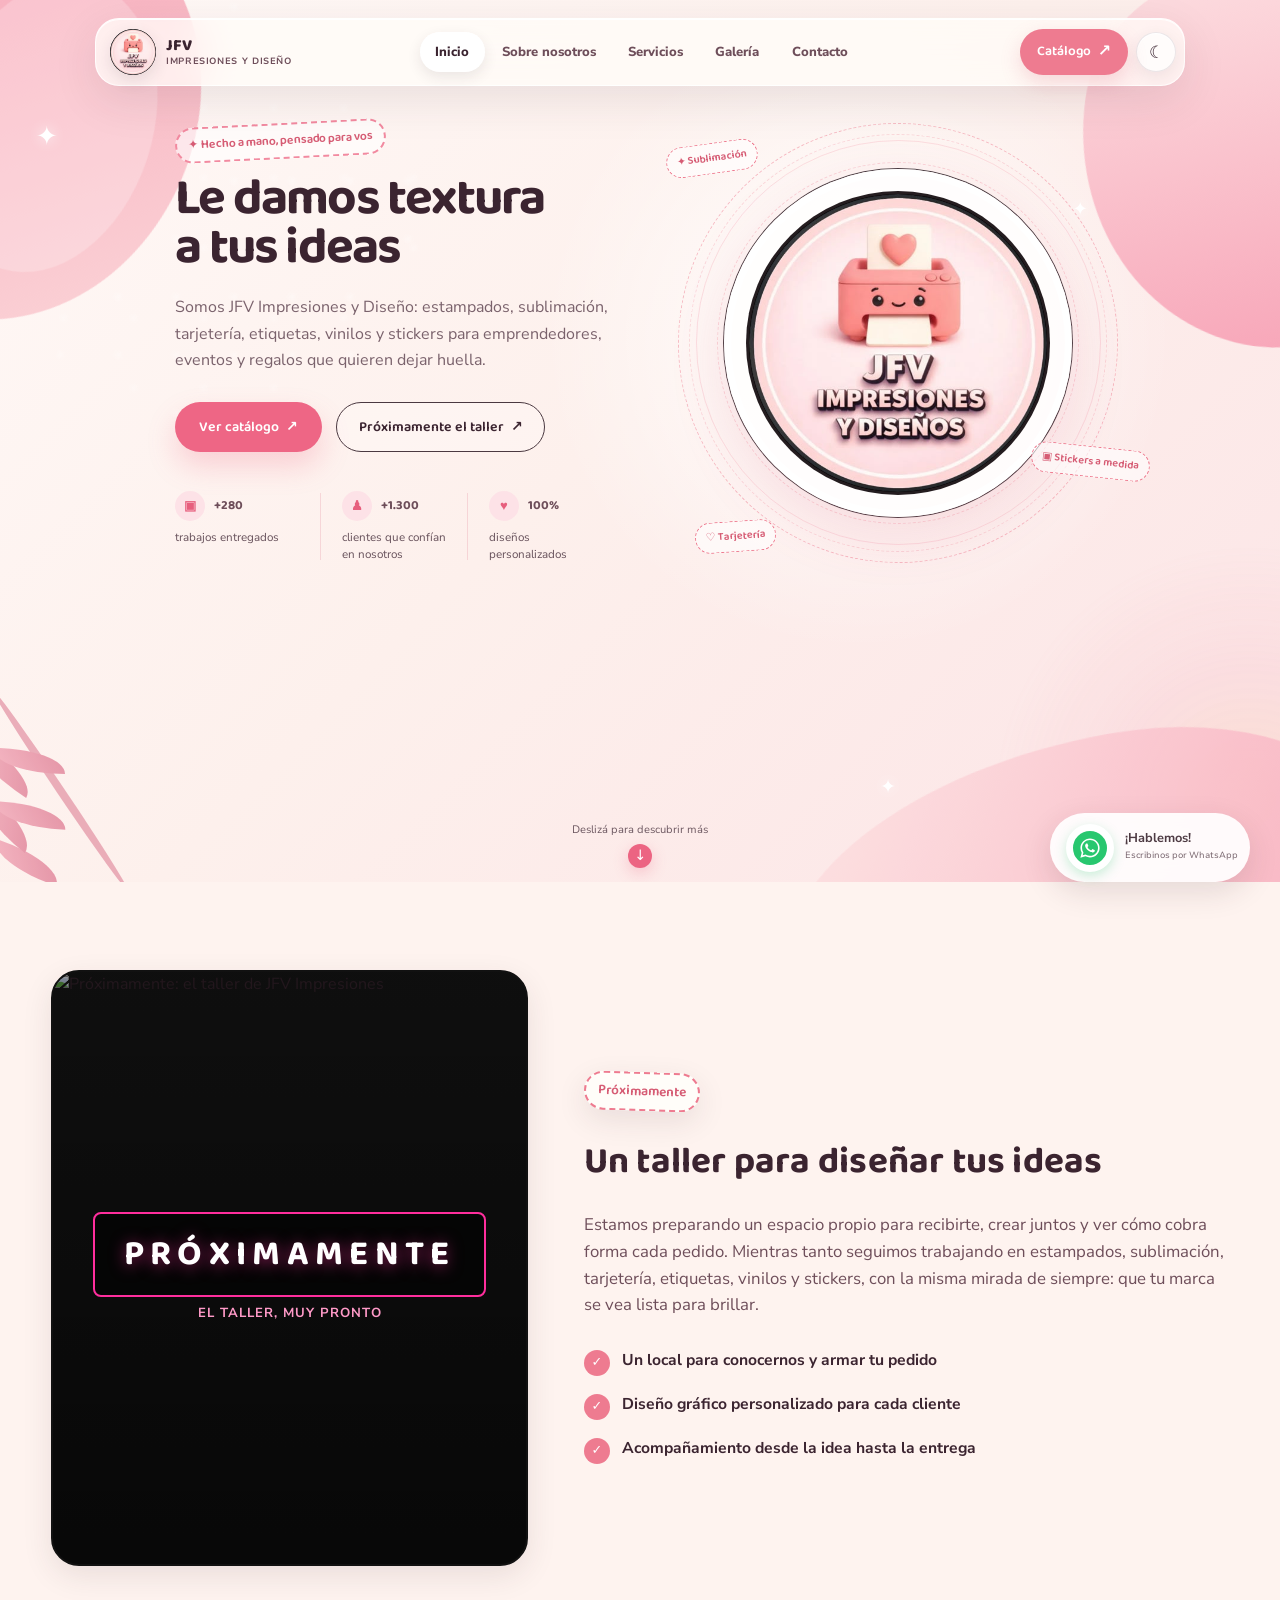
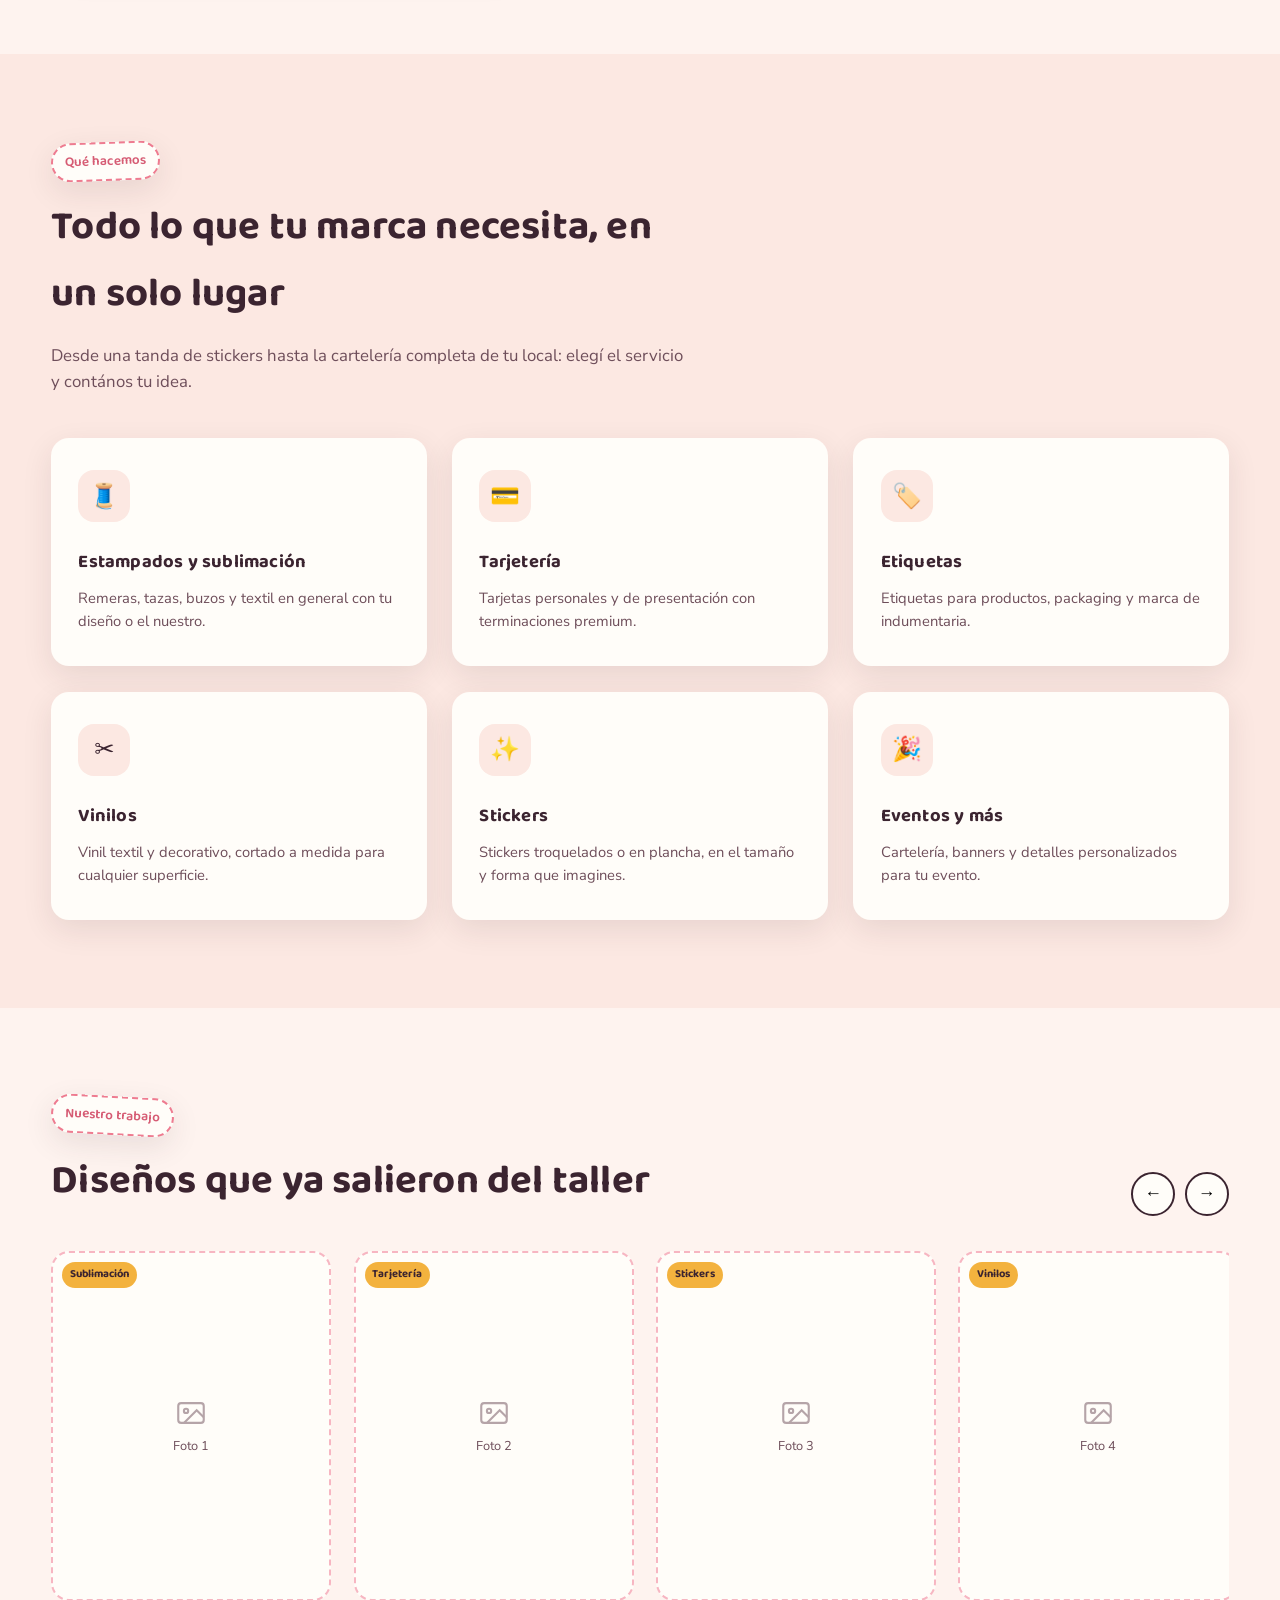
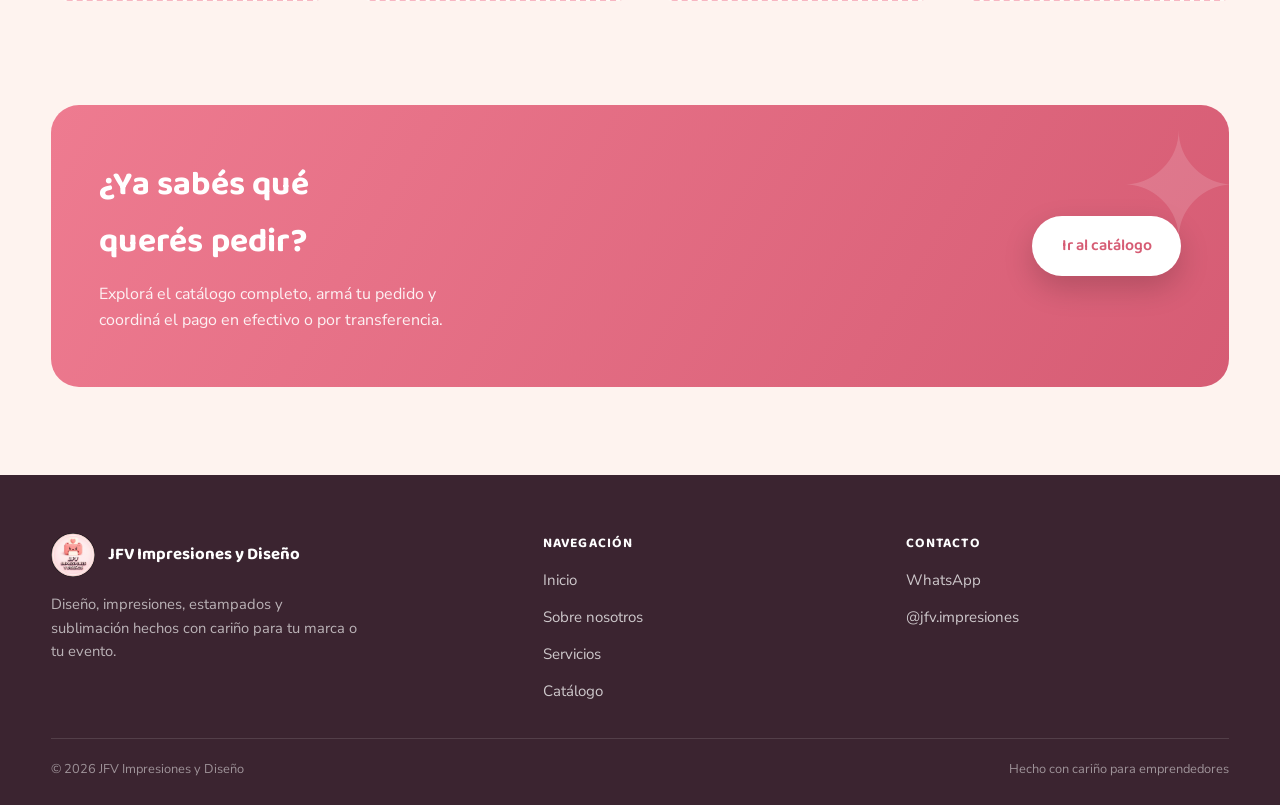
==== commit 2a467cca: "Update index.html" ====
--- a/index.html
+++ b/index.html
@@ -58,7 +58,7 @@
       <p class="hero-sub">Somos JFV Impresiones y Diseño: estampados, sublimación, tarjetería, etiquetas, vinilos y stickers para emprendedores, eventos y regalos que quieren dejar huella.</p>
       <div class="hero-actions">
         <a href="catalogo.html" class="btn btn-primary">Ver catálogo <span>↗</span></a>
-        <a href="#nosotros" class="btn btn-ghost">Conocé el taller <span>↗</span></a>
+        <a href="#nosotros" class="btn btn-ghost">Próximamente el taller <span>↗</span></a>
       </div>
       <div class="hero-trust hero-reference-stats">
         <div class="trust-item">
@@ -109,22 +109,22 @@
 <!-- ============ SOBRE NOSOTROS ============ -->
 <section class="section" id="nosotros">
   <div class="container about-grid">
-    <div class="about-photo reveal">
-      <!-- Reemplazá este bloque por: <img src="images/taller.jpg" alt="Nuestro taller"> -->
-      <div class="photo-slot">
-        <svg viewBox="0 0 24 24" fill="none" stroke="currentColor" stroke-width="1.5"><rect x="3" y="5" width="18" height="14" rx="2"/><circle cx="8.5" cy="10.5" r="1.5"/><path d="M21 15l-5-5-9 9"/></svg>
-        <span>Espacio para foto<br>del taller o del equipo</span>
+    <div class="about-photo reveal coming-soon">
+      <img src="images/taller.jpg" alt="Próximamente: el taller de JFV Impresiones">
+      <div class="coming-soon-banner" aria-hidden="true">
+        <strong>Próximamente</strong>
+        <span>El taller, muy pronto</span>
       </div>
     </div>
     <div class="reveal">
-      <span class="sticker" style="--rot:2deg">Nuestra historia</span>
-      <h2 data-split style="margin-top:.6em; font-size:clamp(1.7rem,3vw,2.3rem);">Un taller con corazón de imprenta</h2>
+      <span class="sticker" style="--rot:2deg">Próximamente</span>
+      <h2 data-split style="margin-top:.6em; font-size:clamp(1.7rem,3vw,2.3rem);">Un taller para diseñar tus ideas</h2>
       <p style="margin-top:1em; color:var(--ink-soft); font-size:1.05rem;">
-        JFV nació de las ganas de ayudar a otros emprendedores a mostrarse mejor: una tarjeta que se sienta profesional, un estampado que se luzca en la primera lavada, una etiqueta que haga que un producto se vea listo para vender. Cada pedido lo armamos a mano, revisando cada detalle antes de que llegue a tus manos.
+        Estamos preparando un espacio propio para recibirte, crear juntos y ver cómo cobra forma cada pedido. Mientras tanto seguimos trabajando en estampados, sublimación, tarjetería, etiquetas, vinilos y stickers, con la misma mirada de siempre: que tu marca se vea lista para brillar.
       </p>
       <ul class="about-list">
+        <li><span class="dot">✓</span> Un local para conocernos y armar tu pedido</li>
         <li><span class="dot">✓</span> Diseño gráfico personalizado para cada cliente</li>
-        <li><span class="dot">✓</span> Materiales elegidos para que el resultado dure</li>
         <li><span class="dot">✓</span> Acompañamiento desde la idea hasta la entrega</li>
       </ul>
     </div>
--- a/css/style.css
+++ b/css/style.css
@@ -141,7 +141,7 @@
   padding:.7em 0;
 }
 .nav-brand{ display:flex; align-items:center; gap:.6em; }
-.nav-brand img{ width:46px; height:46px; border-radius:50%; }
+.nav-brand img{ width:46px; height:46px; border-radius:50%; background:#000; object-fit:cover; }
 .nav-brand span{ font-family:var(--font-display); font-weight:700; font-size:1.05rem; }
 .nav-brand small{ display:block; font-family:var(--font-body); font-weight:600; font-size:.62rem; letter-spacing:.08em; color:var(--ink-soft); text-transform:uppercase; }
 .nav-links{ display:flex; align-items:center; gap:1.9em; }
@@ -317,9 +317,47 @@
   border-radius:var(--radius-lg);
   overflow:hidden;
   aspect-ratio:4/5;
-  background:var(--paper);
-  border:2px dashed var(--coral-soft);
+  background:#111;
+  border:2px solid #111;
   box-shadow:var(--shadow-soft);
+}
+.about-photo.coming-soon img{
+  width:100%;
+  height:100%;
+  object-fit:cover;
+  filter:saturate(.85) brightness(.72);
+}
+.coming-soon-banner{
+  position:absolute;
+  inset:0;
+  display:flex;
+  flex-direction:column;
+  align-items:center;
+  justify-content:center;
+  gap:.35em;
+  background:linear-gradient(180deg, rgba(0,0,0,.15) 0%, rgba(0,0,0,.55) 100%);
+  color:#fff;
+  text-align:center;
+  padding:1.2em;
+}
+.coming-soon-banner strong{
+  font-family:var(--font-display);
+  font-size:clamp(1.6rem, 3vw, 2.2rem);
+  letter-spacing:.18em;
+  text-transform:uppercase;
+  color:#fff;
+  text-shadow:0 2px 16px rgba(255,46,157,.55);
+  border:2px solid #FF2E9D;
+  background:rgba(0,0,0,.55);
+  padding:.35em .8em;
+  border-radius:8px;
+}
+.coming-soon-banner span{
+  font-weight:700;
+  letter-spacing:.08em;
+  text-transform:uppercase;
+  font-size:.82rem;
+  color:#FF9AC8;
 }
 .photo-slot{
   width:100%; height:100%;
@@ -462,7 +500,7 @@
 .footer{ background:var(--ink); color:var(--blush-soft); padding:3.6em 0 1.6em; }
 .footer-grid{ display:grid; grid-template-columns:1.4fr 1fr 1fr; gap:2.5em; }
 .footer-brand{ display:flex; gap:.8em; align-items:center; margin-bottom:1em; }
-.footer-brand img{ width:44px; height:44px; border-radius:50%; }
+.footer-brand img{ width:44px; height:44px; border-radius:50%; background:#000; object-fit:cover; }
 .footer-brand span{ font-family:var(--font-display); font-weight:700; font-size:1.05rem; color:#fff; }
 .footer p{ color:rgba(255,255,255,.65); font-size:.92rem; max-width:34ch; }
 .footer h4{ color:#fff; font-size:.85rem; letter-spacing:.08em; text-transform:uppercase; margin-bottom:1em; }
@@ -848,7 +886,7 @@
   transition:transform .3s var(--ease), background .3s var(--ease);
 }
 .nav-brand:hover{transform:translateY(-2px);background:rgba(255,255,255,.55);}
-.nav-brand img{width:42px;height:42px;border-radius:13px;object-fit:cover;box-shadow:0 6px 16px rgba(59,36,48,.12);}
+.nav-brand img{width:42px;height:42px;border-radius:50%;object-fit:cover;background:#000;box-shadow:0 6px 16px rgba(59,36,48,.12);}
 .nav-brand span{font-family:var(--font-display);font-weight:800;font-size:1rem;line-height:1.05;}
 .nav-brand small{display:block;font-family:var(--font-body);font-weight:700;font-size:.57rem;letter-spacing:.07em;color:var(--ink-soft);text-transform:uppercase;margin-top:2px;}
 .nav-shell{
@@ -1090,7 +1128,7 @@
 
 .hero-reference .hero-art{min-height:500px;}
 .hero-reference .hero-art-frame{width:min(350px,70%);background:rgba(255,255,255,.78);border:7px solid rgba(255,255,255,.82);box-shadow:0 18px 55px rgba(210,90,120,.16),0 0 0 1px rgba(56,45,50,.92);z-index:3;}
-.hero-reference .hero-art-inner{width:91%;height:91%;border-radius:50%;border:3px solid rgba(44,35,39,.82);background:#fce8e2;display:grid;place-items:center;overflow:hidden;}
+.hero-reference .hero-art-inner{width:91%;height:91%;border-radius:50%;border:3px solid rgba(44,35,39,.82);background:#000;display:grid;place-items:center;overflow:hidden;}
 .hero-reference .hero-art-inner img{width:100%;height:100%;object-fit:cover;border-radius:50%;}
 .hero-reference .hero-orbit{position:absolute;border-radius:50%;pointer-events:none;}
 .hero-reference .hero-orbit-outer{width:390px;height:390px;border:1px solid rgba(239,123,144,.2);z-index:1;}
@@ -1157,7 +1195,7 @@
 /* Ajustes finos para igualar la composición de la referencia a 1340×752 */
 .nav-inner{width:min(1090px,calc(100% - 36px));}
 .nav-shell{padding:0;border:0;background:transparent;box-shadow:none;}
-.nav-brand img{width:46px;height:46px;border-radius:50%;}
+.nav-brand img{width:46px;height:46px;border-radius:50%;background:#000;}
 .nav-links a{min-height:40px;padding:.5rem .95rem;font-size:.82rem;}
 .hero-reference .hero-grid{width:min(1000px,92%);}
 .hero-reference h1{font-size:clamp(3rem,4vw,3.45rem);}
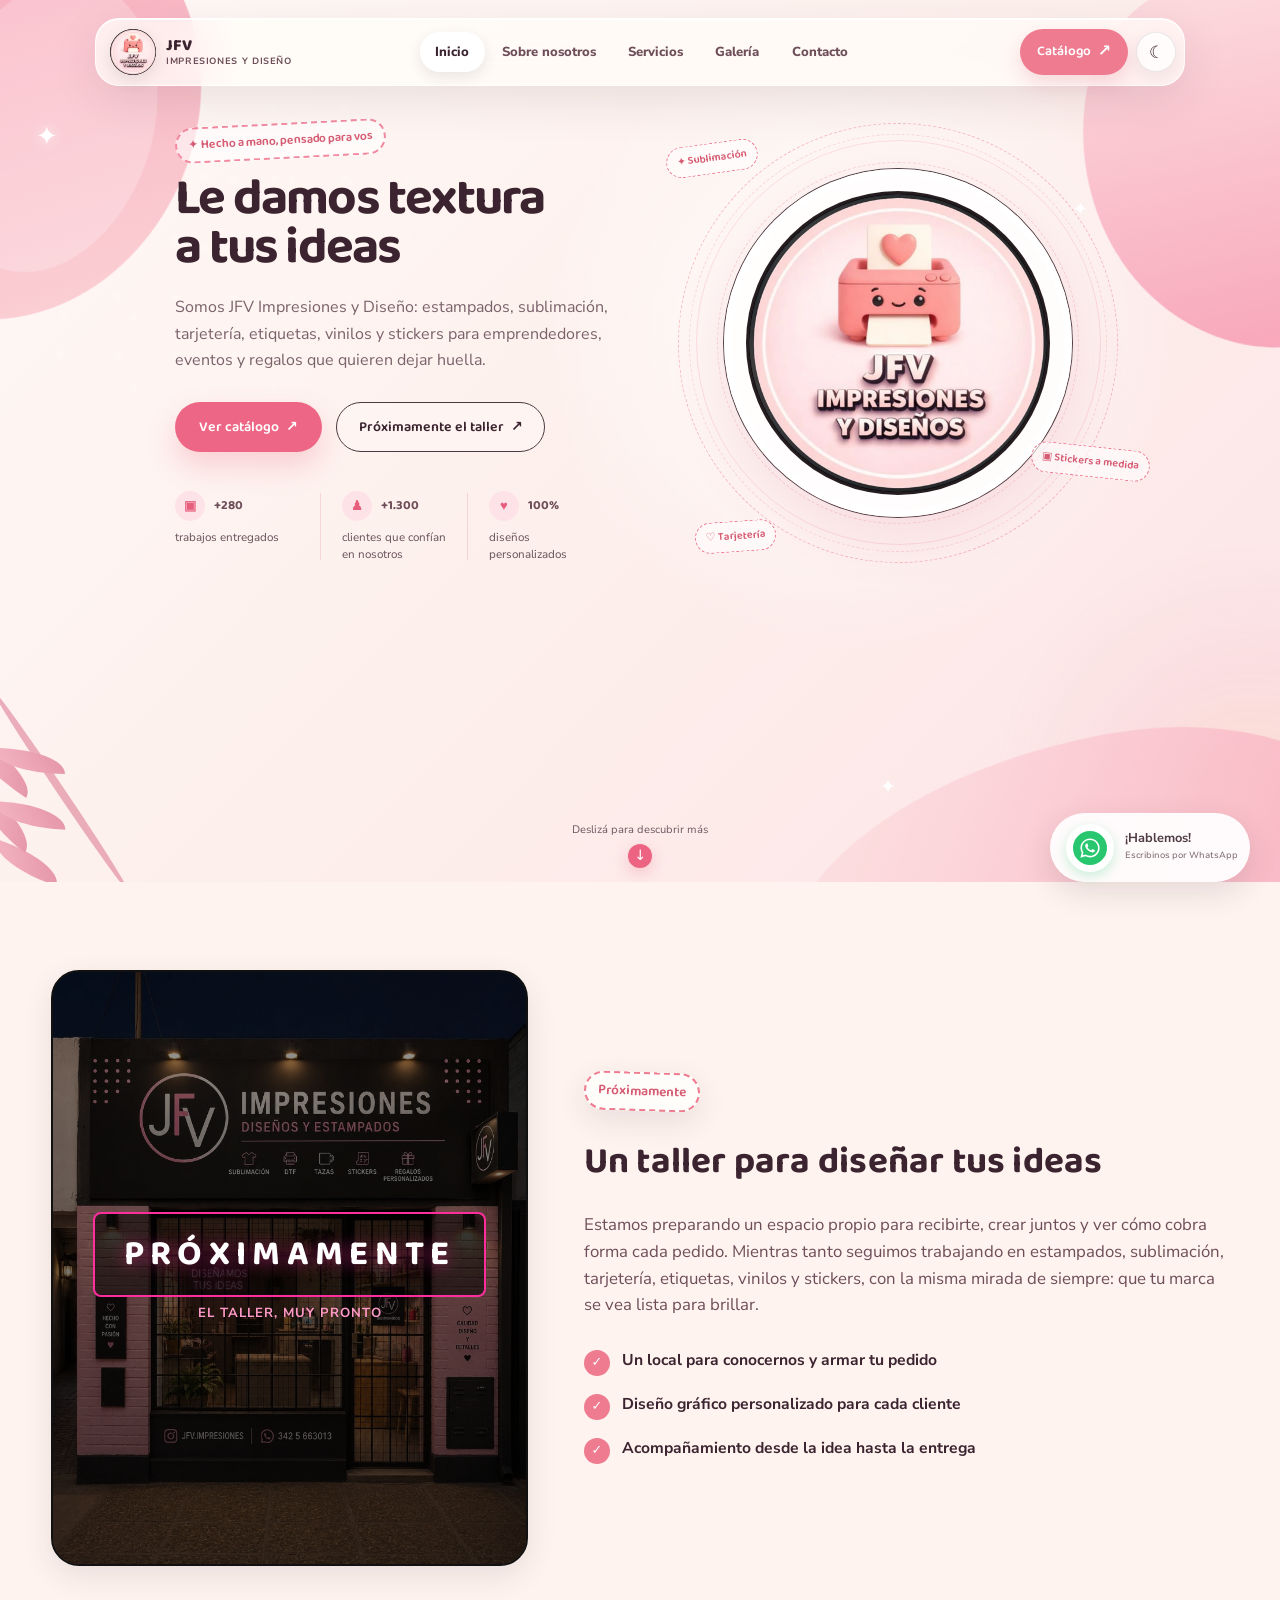
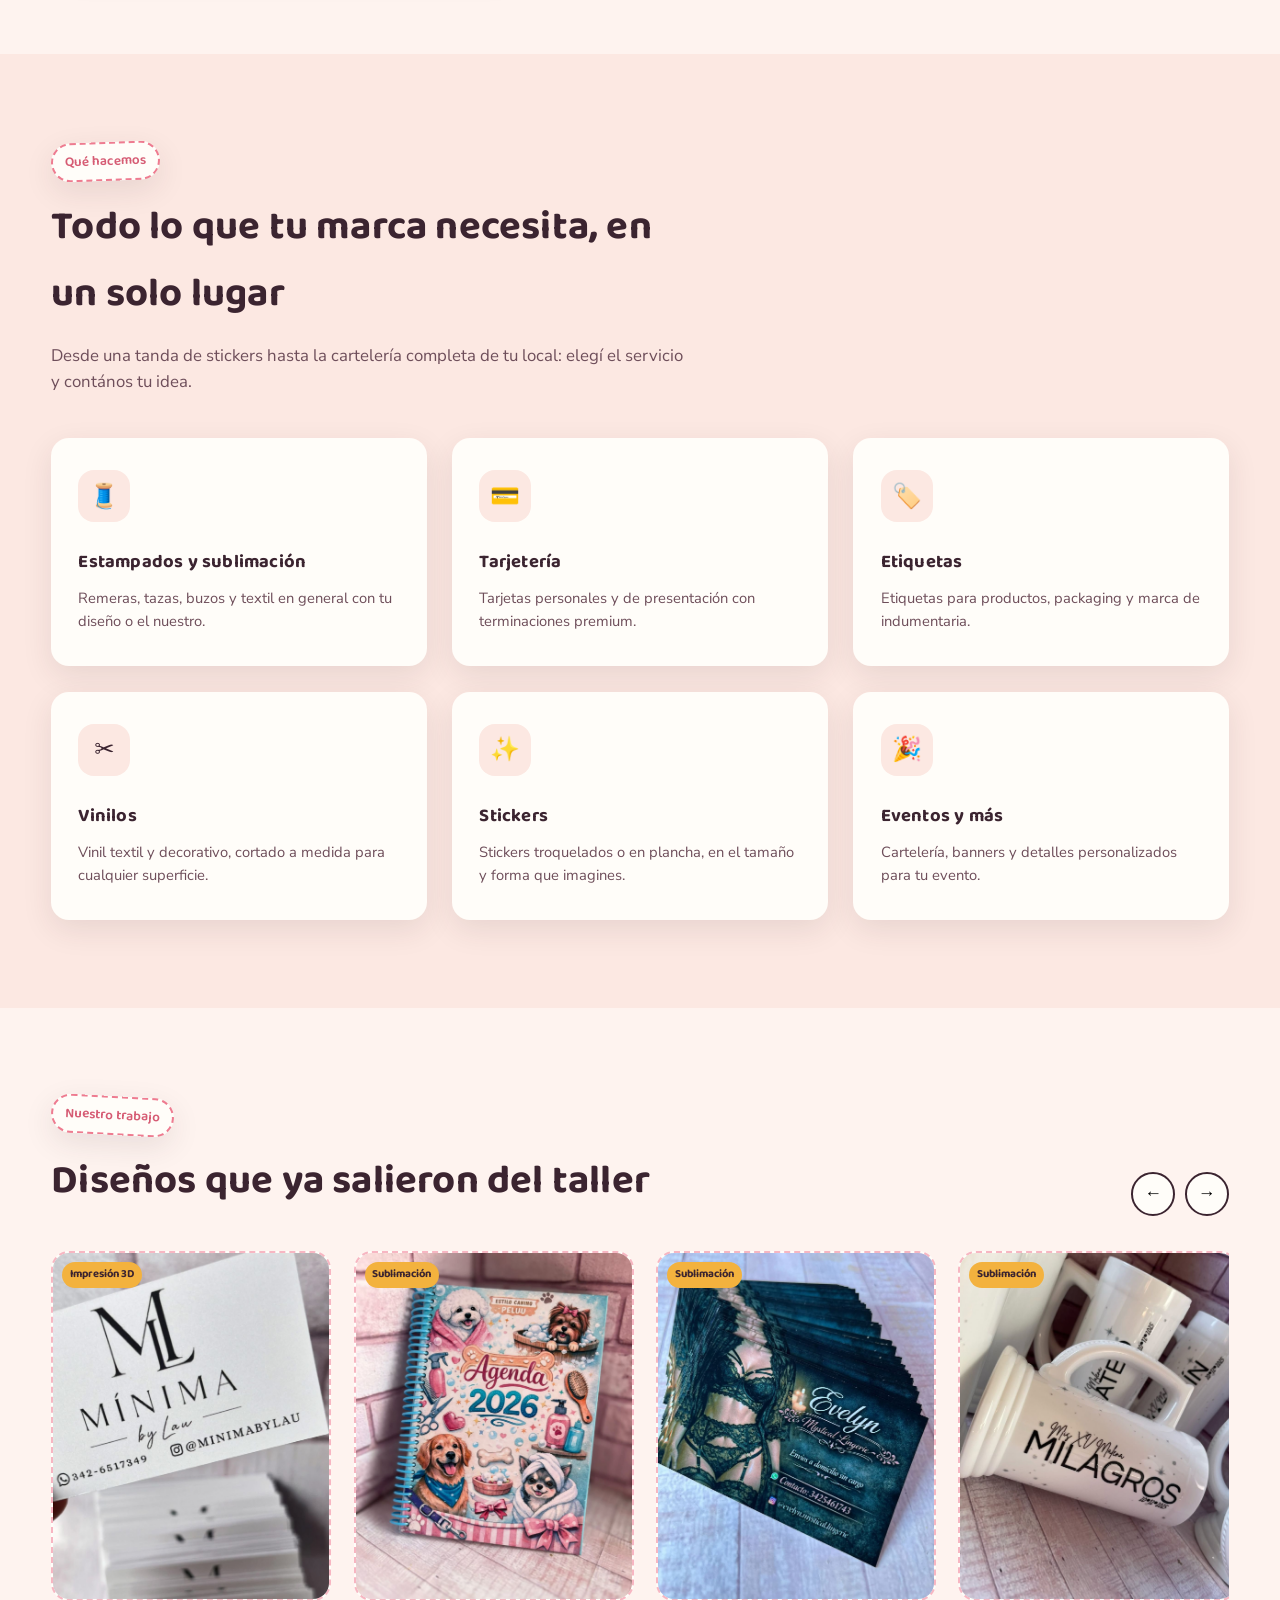
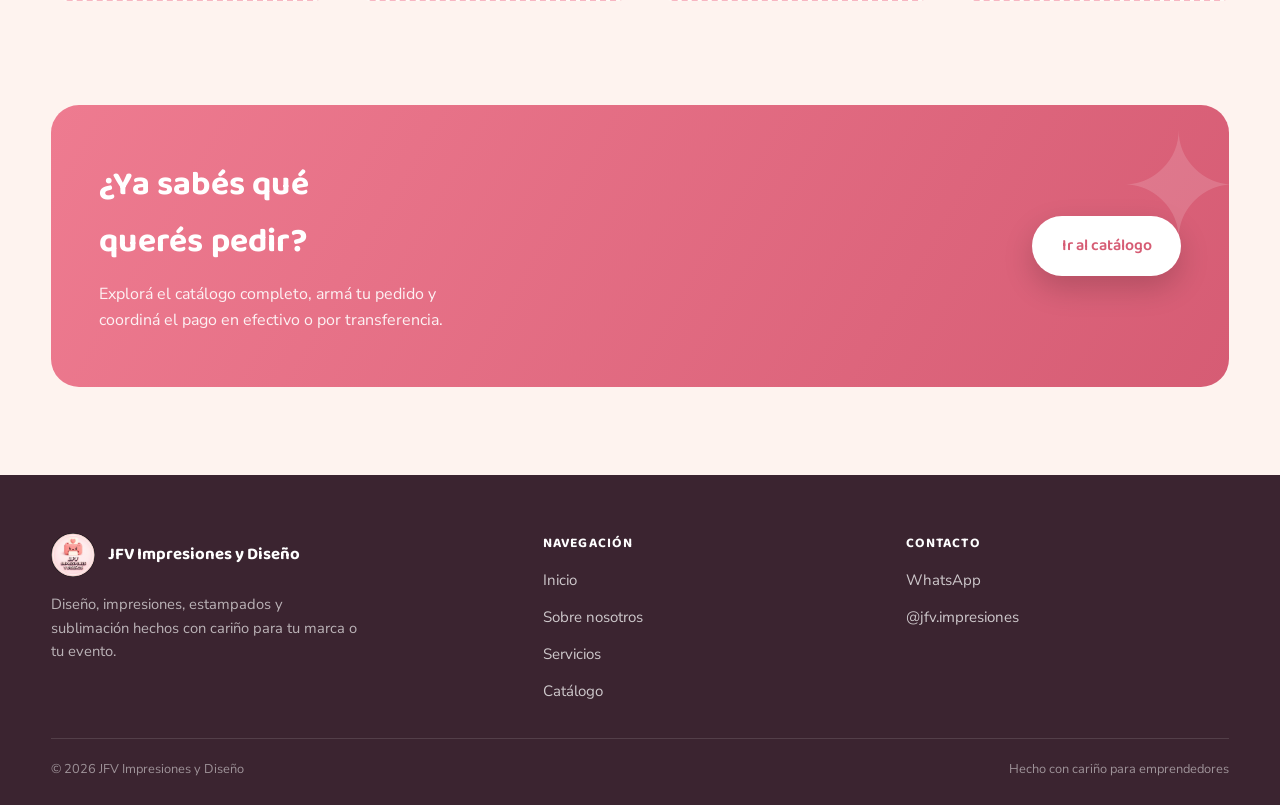
==== commit 899b1d0f: "Update index.html" ====
--- a/index.html
+++ b/index.html
@@ -189,24 +189,41 @@
     </div>
 
     <div class="gallery-track" id="galleryTrack">
-      <!-- Reemplazá cada .photo-slot por <img src="images/tu-foto.jpg" alt="..."> dentro de .gallery-item -->
-      <div class="gallery-item reveal"><span class="tag">Sublimación</span>
-        <div class="photo-slot"><svg viewBox="0 0 24 24" fill="none" stroke="currentColor" stroke-width="1.5"><rect x="3" y="5" width="18" height="14" rx="2"/><circle cx="8.5" cy="10.5" r="1.5"/><path d="M21 15l-5-5-9 9"/></svg><span>Foto 1</span></div>
+      <div class="gallery-item reveal"><span class="tag">Impresión 3D</span>
+        <img src="images/imagen1.jpeg" alt="Trabajo de impresión 3D" loading="lazy">
+      </div>
+      <div class="gallery-item reveal"><span class="tag">Sublimación</span>
+        <img src="images/imagen2.jpeg" alt="Trabajo de sublimación" loading="lazy">
+      </div>
+      <div class="gallery-item reveal"><span class="tag">Sublimación</span>
+        <img src="images/imagen3.jpeg" alt="Trabajo de sublimación" loading="lazy">
+      </div>
+      <div class="gallery-item reveal"><span class="tag">Sublimación</span>
+        <img src="images/imagen4.jpeg" alt="Trabajo de sublimación" loading="lazy">
+      </div>
+      <div class="gallery-item reveal"><span class="tag">Sublimación</span>
+        <img src="images/imagen5.jpeg" alt="Trabajo de sublimación" loading="lazy">
+      </div>
+      <div class="gallery-item reveal"><span class="tag">Stickers</span>
+        <img src="images/imagen6.jpeg" alt="Trabajo de stickers" loading="lazy">
+      </div>
+      <div class="gallery-item reveal"><span class="tag">Etiquetas</span>
+        <img src="images/imagen7.jpeg" alt="Trabajo de etiquetas" loading="lazy">
       </div>
       <div class="gallery-item reveal"><span class="tag">Tarjetería</span>
-        <div class="photo-slot"><svg viewBox="0 0 24 24" fill="none" stroke="currentColor" stroke-width="1.5"><rect x="3" y="5" width="18" height="14" rx="2"/><circle cx="8.5" cy="10.5" r="1.5"/><path d="M21 15l-5-5-9 9"/></svg><span>Foto 2</span></div>
-      </div>
-      <div class="gallery-item reveal"><span class="tag">Stickers</span>
-        <div class="photo-slot"><svg viewBox="0 0 24 24" fill="none" stroke="currentColor" stroke-width="1.5"><rect x="3" y="5" width="18" height="14" rx="2"/><circle cx="8.5" cy="10.5" r="1.5"/><path d="M21 15l-5-5-9 9"/></svg><span>Foto 3</span></div>
-      </div>
-      <div class="gallery-item reveal"><span class="tag">Vinilos</span>
-        <div class="photo-slot"><svg viewBox="0 0 24 24" fill="none" stroke="currentColor" stroke-width="1.5"><rect x="3" y="5" width="18" height="14" rx="2"/><circle cx="8.5" cy="10.5" r="1.5"/><path d="M21 15l-5-5-9 9"/></svg><span>Foto 4</span></div>
-      </div>
-      <div class="gallery-item reveal"><span class="tag">Etiquetas</span>
-        <div class="photo-slot"><svg viewBox="0 0 24 24" fill="none" stroke="currentColor" stroke-width="1.5"><rect x="3" y="5" width="18" height="14" rx="2"/><circle cx="8.5" cy="10.5" r="1.5"/><path d="M21 15l-5-5-9 9"/></svg><span>Foto 5</span></div>
+        <img src="images/imagen8.jpeg" alt="Trabajo de tarjetería" loading="lazy">
+      </div>
+      <div class="gallery-item reveal"><span class="tag">Tarjetería</span>
+        <img src="images/imagen9.jpeg" alt="Trabajo de tarjetería" loading="lazy">
+      </div>
+      <div class="gallery-item reveal"><span class="tag">Tarjetería</span>
+        <img src="images/imagen10.jpeg" alt="Trabajo de tarjetería" loading="lazy">
       </div>
       <div class="gallery-item reveal"><span class="tag">Eventos</span>
-        <div class="photo-slot"><svg viewBox="0 0 24 24" fill="none" stroke="currentColor" stroke-width="1.5"><rect x="3" y="5" width="18" height="14" rx="2"/><circle cx="8.5" cy="10.5" r="1.5"/><path d="M21 15l-5-5-9 9"/></svg><span>Foto 6</span></div>
+        <img src="images/imagen11.jpeg" alt="Trabajo para eventos" loading="lazy">
+      </div>
+      <div class="gallery-item reveal"><span class="tag">Eventos</span>
+        <img src="images/imagen12.jpeg" alt="Trabajo para eventos" loading="lazy">
       </div>
     </div>
   </div>
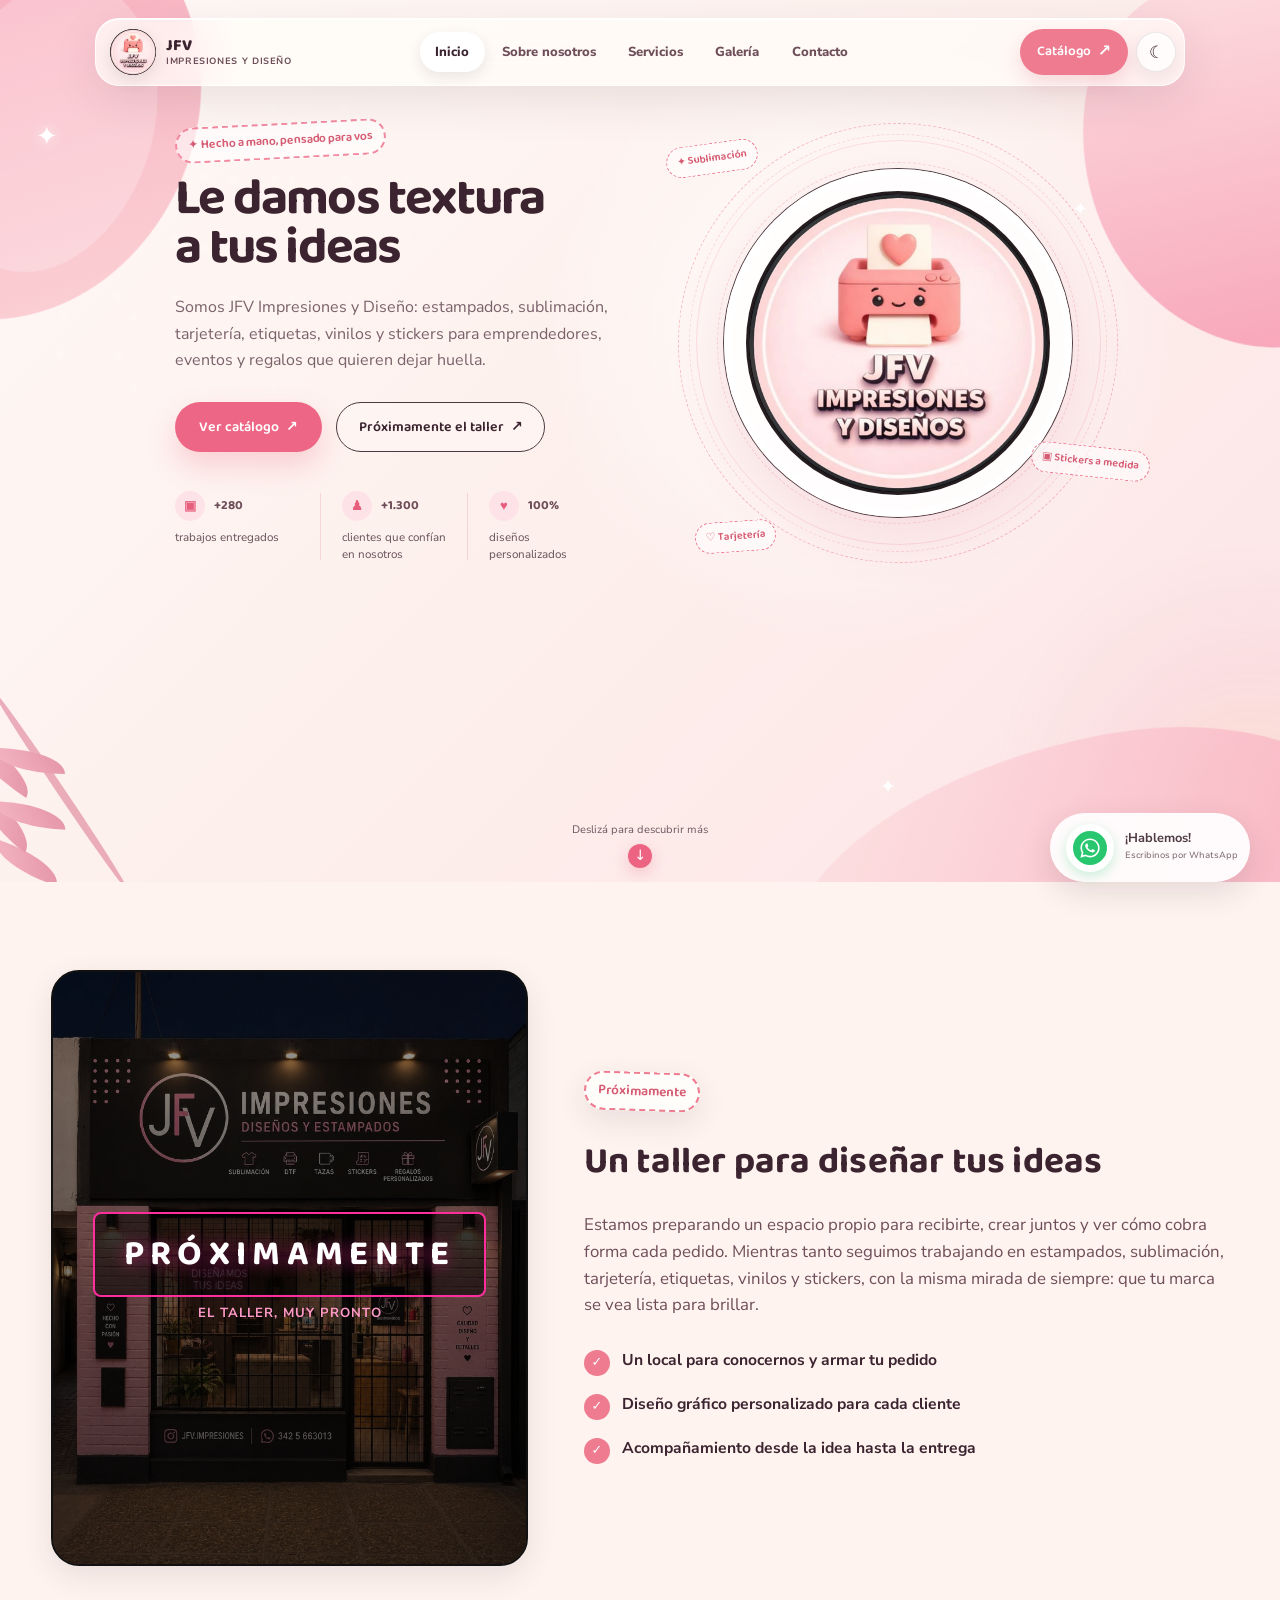
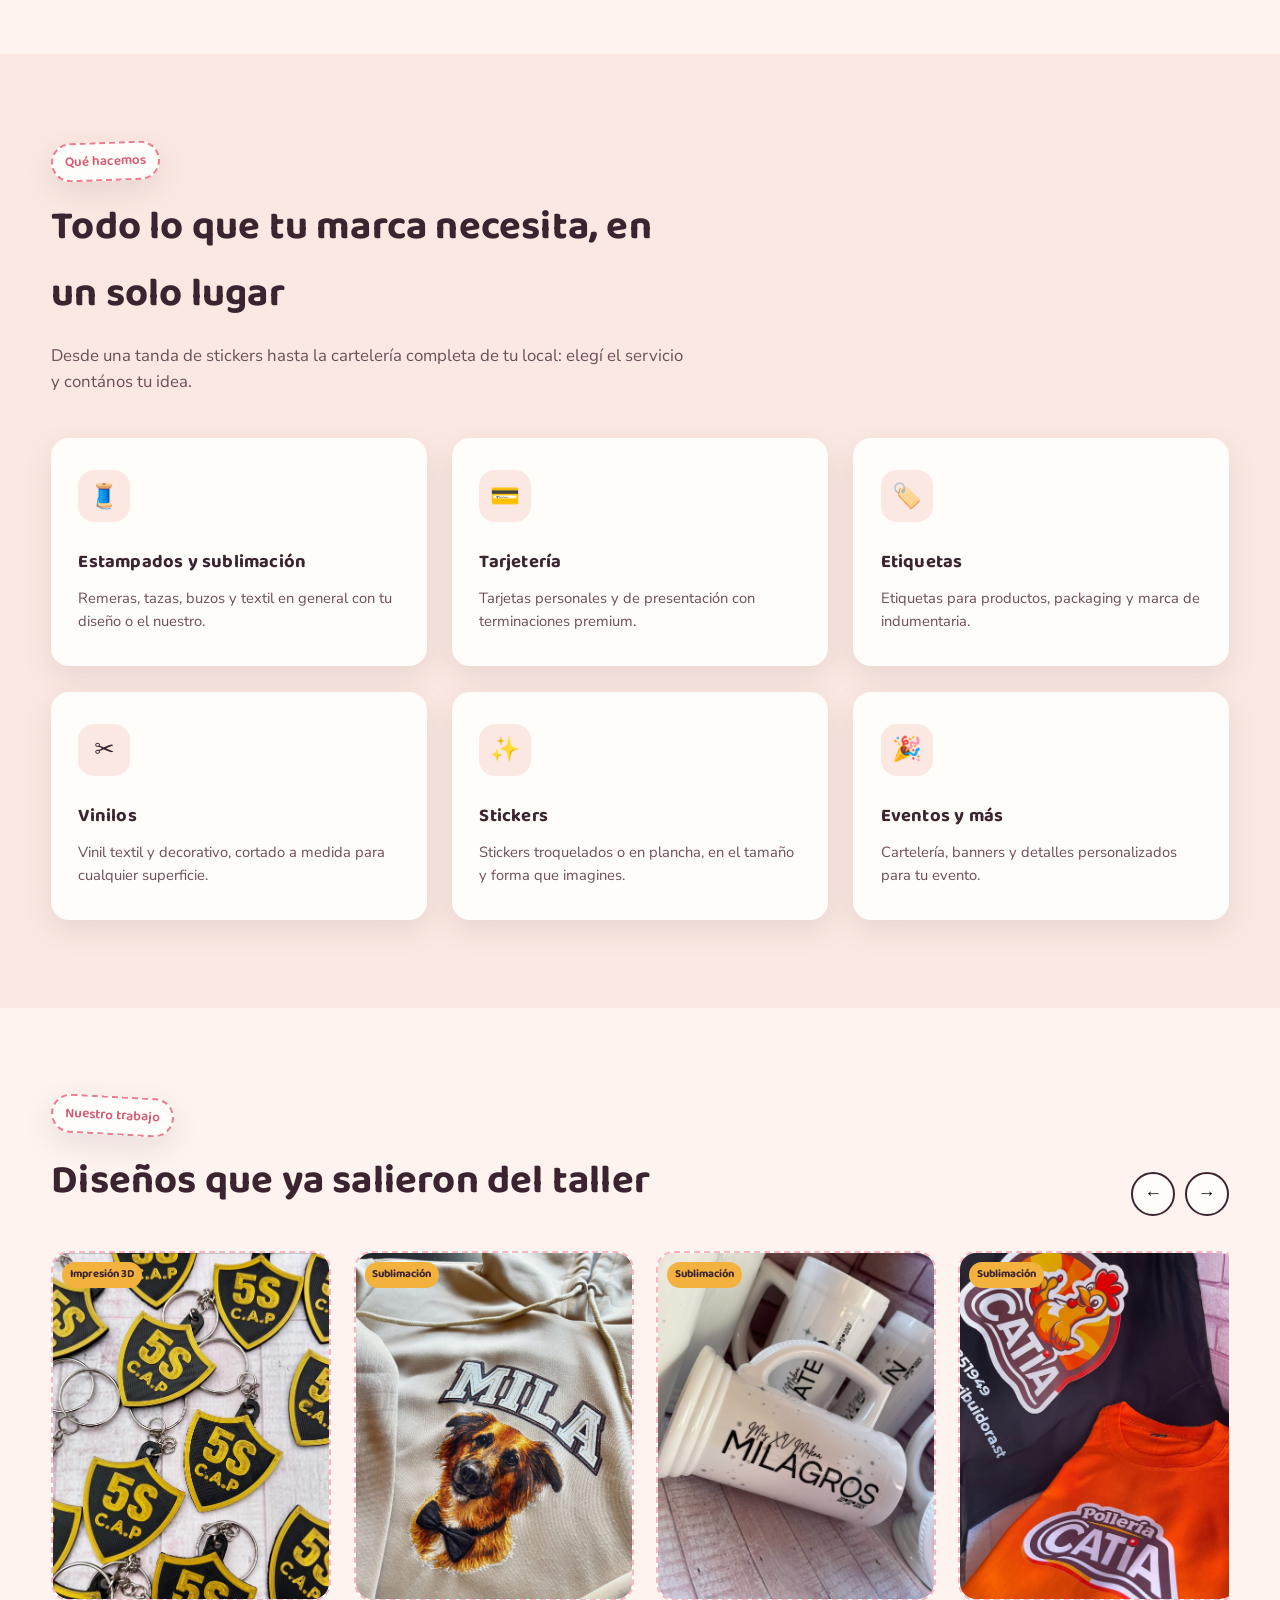
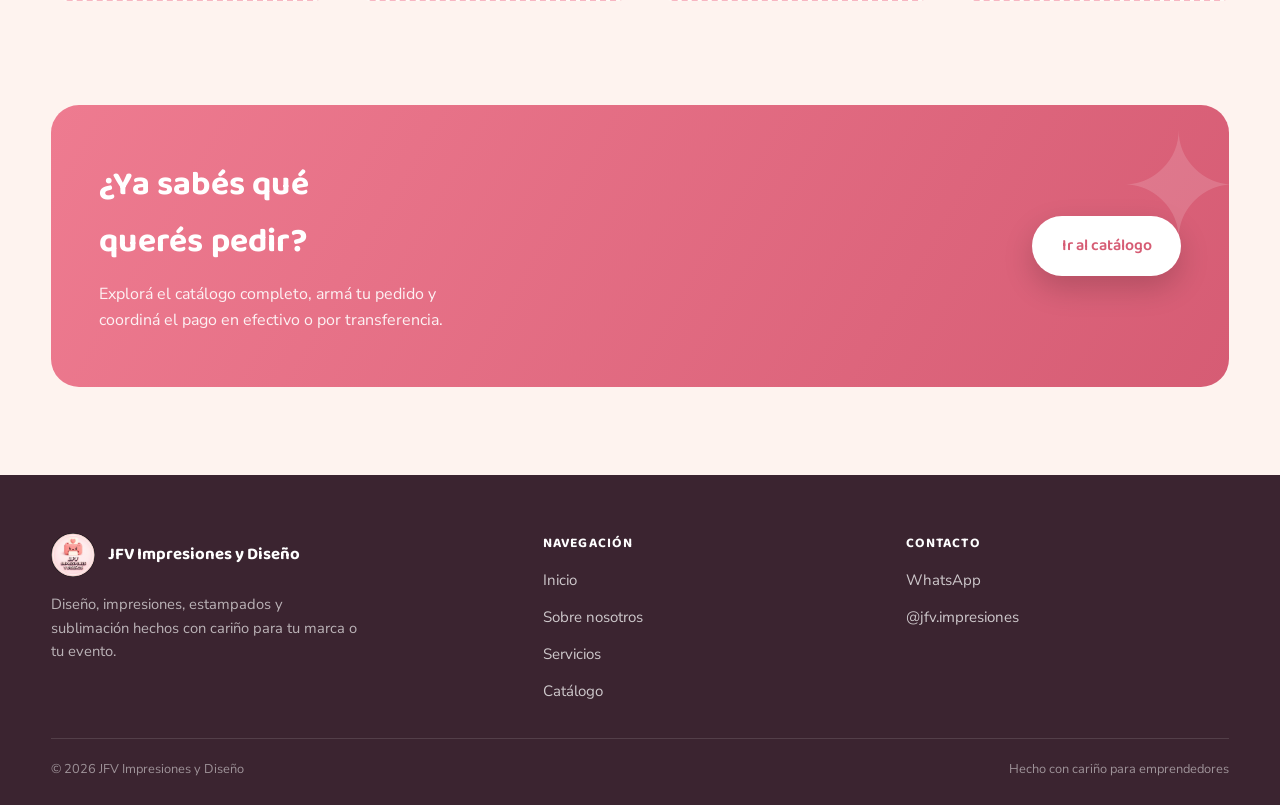
==== commit f1f516e3: "Update index.html" ====
--- a/index.html
+++ b/index.html
@@ -277,5 +277,6 @@
 </footer>
 
 <script src="js/main.js"></script>
+<script src="js/gallery.js"></script>
 </body>
 </html>
--- a/css/style.css
+++ b/css/style.css
@@ -775,8 +775,8 @@
 /* =========================================================
    Galería — zoom en hover
    ========================================================= */
-.gallery-item img{ transition:transform .6s var(--ease); }
-.gallery-item:hover img{ transform:scale(1.08); }
+.gallery-item img{ width:100%; height:100%; object-fit:cover; transition:transform .45s var(--ease); }
+.gallery-item:hover img{ transform:scale(1.07); }
 
 /* =========================================================
    Skeleton loaders (catálogo)
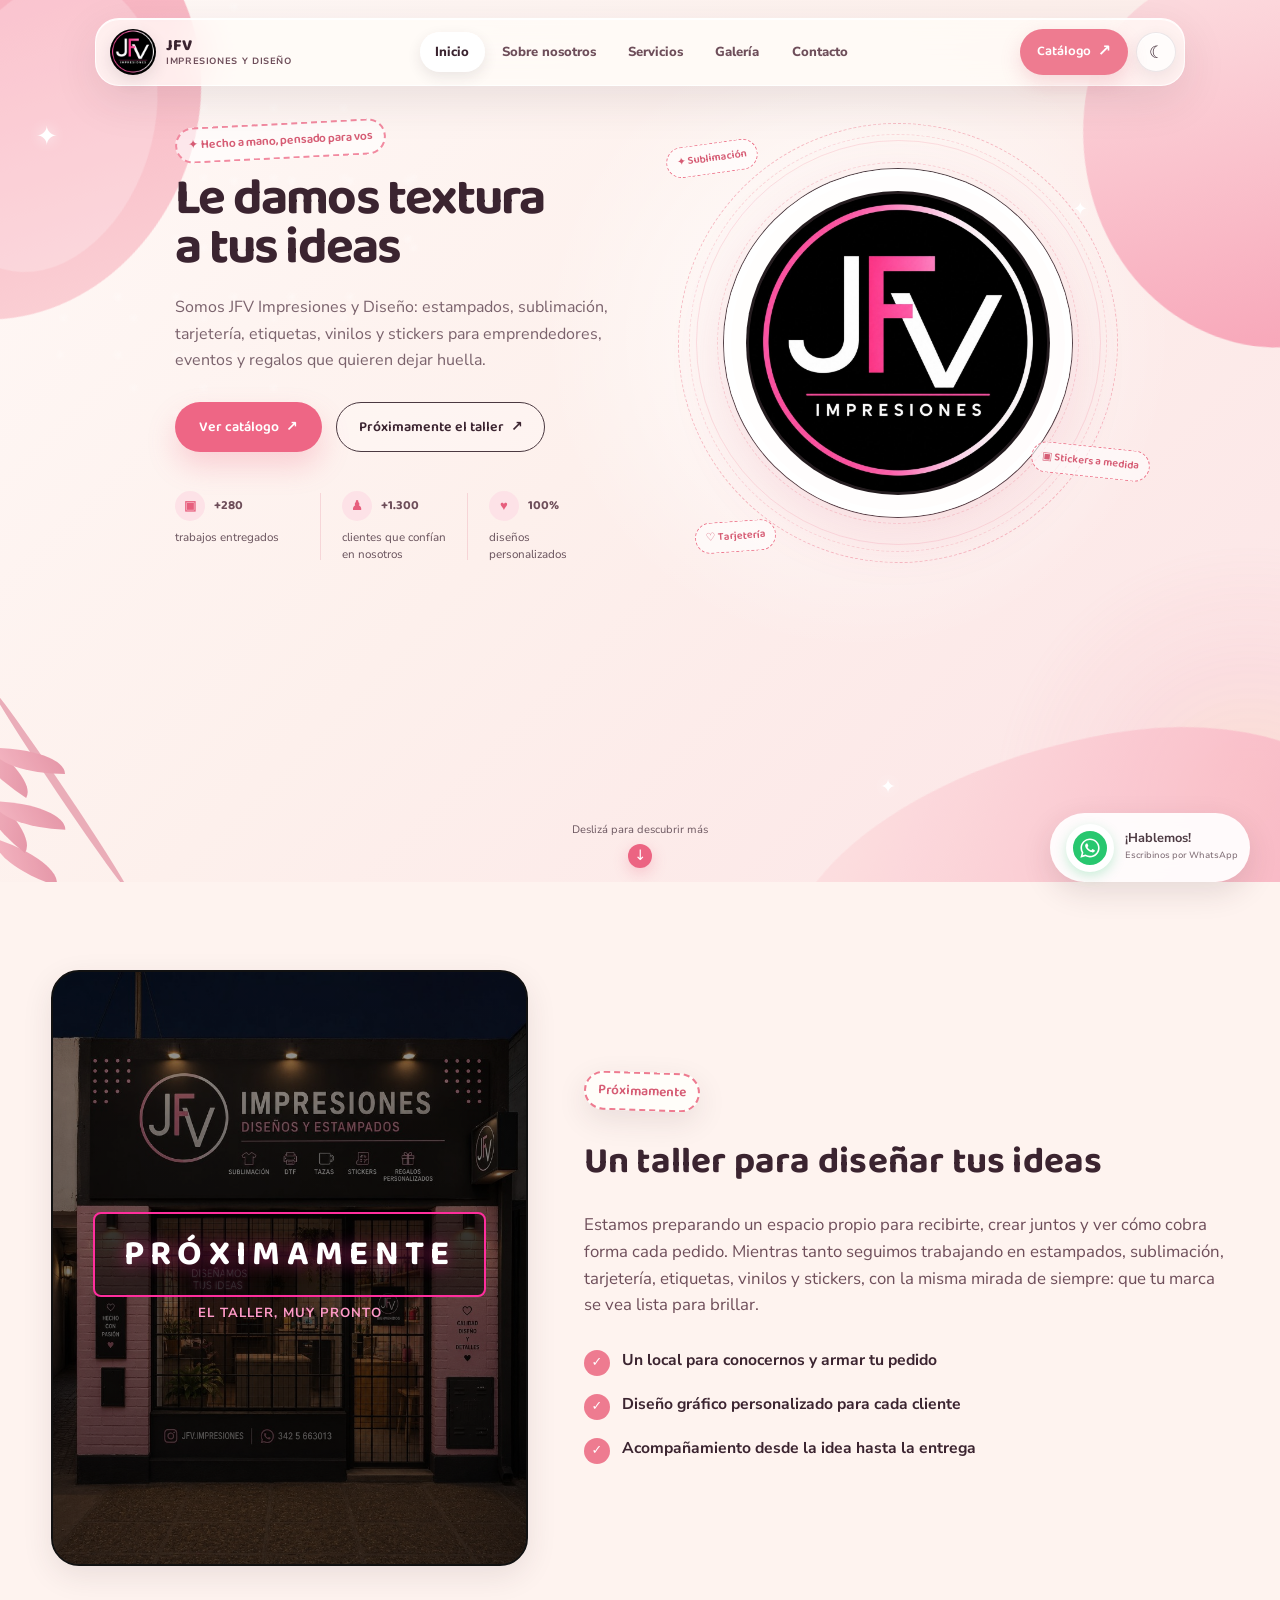
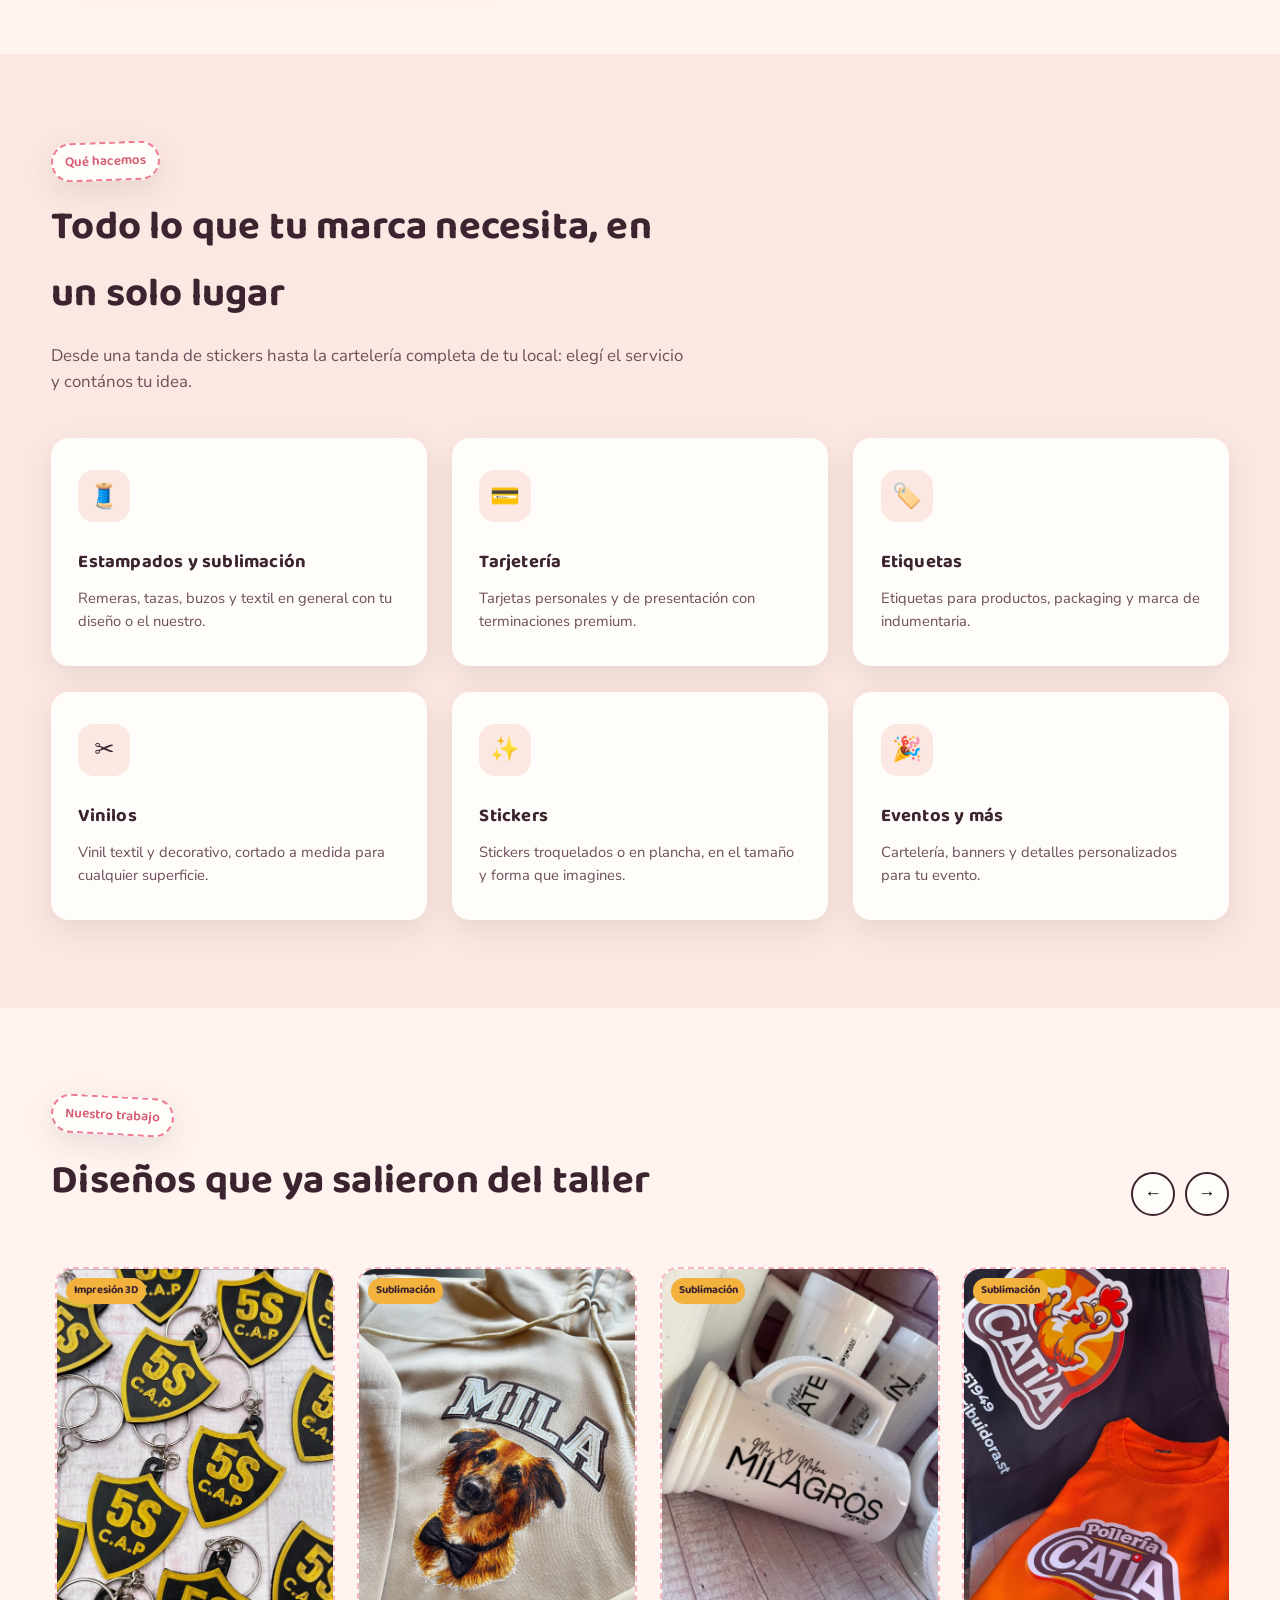
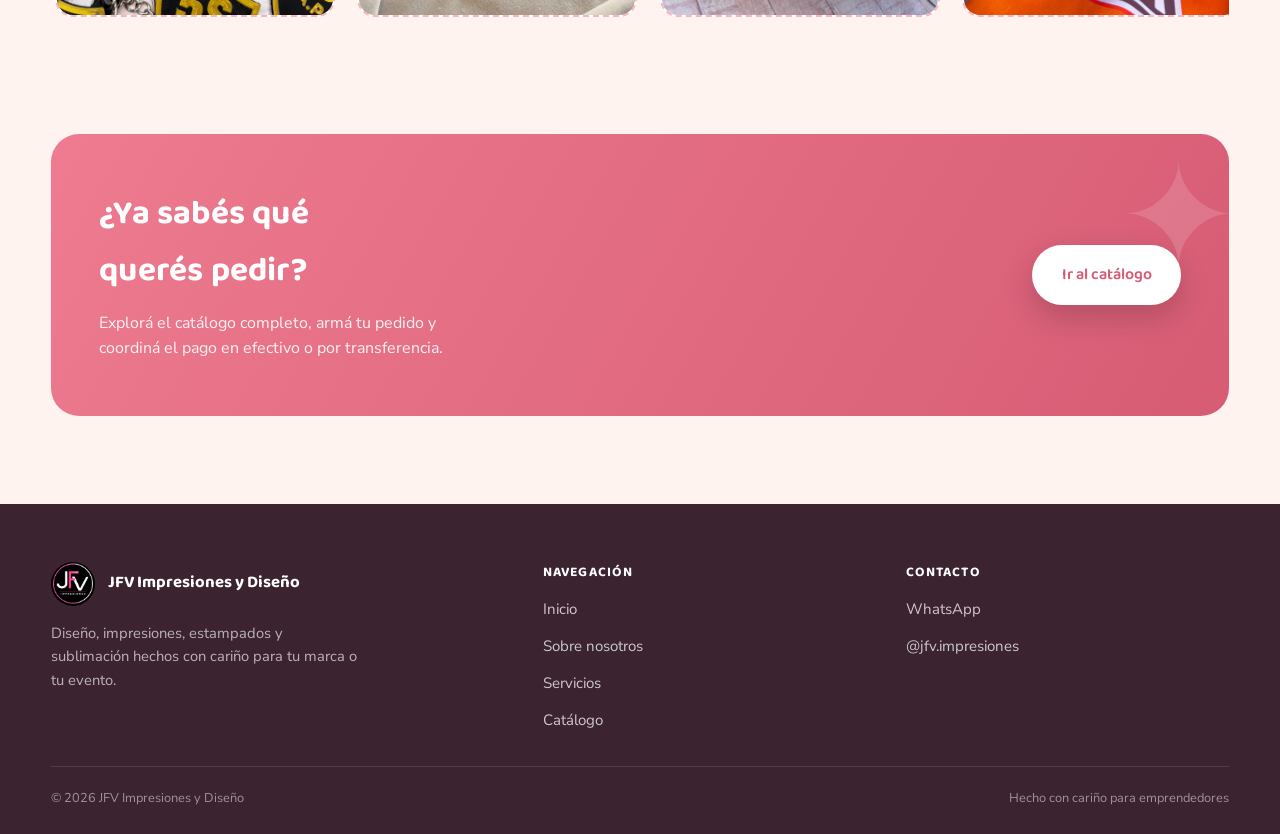
==== commit 84435aee: "Add files via upload" ====
--- a/index.html
+++ b/index.html
@@ -188,7 +188,8 @@
       </div>
     </div>
 
-    <div class="gallery-track" id="galleryTrack">
+    <div class="gallery-viewport" id="galleryViewport">
+      <div class="gallery-track" id="galleryTrack">
       <div class="gallery-item reveal"><span class="tag">Impresión 3D</span>
         <img src="images/imagen1.jpeg" alt="Trabajo de impresión 3D" loading="lazy">
       </div>
@@ -224,6 +225,7 @@
       </div>
       <div class="gallery-item reveal"><span class="tag">Eventos</span>
         <img src="images/imagen12.jpeg" alt="Trabajo para eventos" loading="lazy">
+      </div>
       </div>
     </div>
   </div>
--- a/css/style.css
+++ b/css/style.css
@@ -422,7 +422,7 @@
 @media (max-width: 600px){ .services-grid{ grid-template-columns:1fr; } }
 
 /* =========================================================
-   Galería — carrusel horizontal
+   Galería — movimiento continuo
    ========================================================= */
 .gallery-head{ display:flex; align-items:flex-end; justify-content:space-between; gap:1em; flex-wrap:wrap; }
 .gallery-controls{ display:flex; gap:.6em; }
@@ -433,39 +433,59 @@
   transition:background .25s var(--ease), color .25s var(--ease), transform .2s var(--ease);
 }
 .gallery-controls button:hover{ background:var(--ink); color:var(--paper); transform:translateY(-2px); }
+.gallery-viewport{
+  margin-top:2.2em;
+  width:100%;
+  overflow:hidden;
+  padding:1em 0 1.8em;
+  cursor:default;
+}
 .gallery-track{
-  margin-top:2.2em;
   display:flex;
   gap:1.4em;
-  overflow-x:auto;
-  scroll-snap-type:x mandatory;
-  padding-bottom:1em;
-  scrollbar-width:thin;
-  scrollbar-color:var(--coral) transparent;
-  cursor:grab;
-}
-.gallery-track.is-dragging{ cursor:grabbing; scroll-snap-type:none; }
-.gallery-track::-webkit-scrollbar{ height:8px; }
-.gallery-track::-webkit-scrollbar-thumb{ background:var(--coral-soft); border-radius:99px; }
+  width:max-content;
+  animation:gallery-marquee 32s linear infinite;
+  will-change:transform;
+  padding:0 .25em;
+}
+.gallery-viewport.gallery-paused .gallery-track{
+  animation-play-state:paused;
+}
+@keyframes gallery-marquee{
+  from{ transform:translate3d(0,0,0); }
+  to{ transform:translate3d(calc(-50% - .7em),0,0); }
+}
 .gallery-item{
   flex:0 0 auto;
   width:min(280px, 72vw);
   aspect-ratio:4/5;
-  scroll-snap-align:start;
   border-radius:var(--radius-md);
   background:var(--paper);
   border:2px dashed var(--coral-soft);
   overflow:hidden;
   position:relative;
   user-select:none;
-}
-.gallery-item img{ width:100%; height:100%; object-fit:cover; pointer-events:none; }
+  cursor:pointer;
+  transition:transform .35s var(--ease), box-shadow .35s var(--ease);
+}
+.gallery-item:hover{
+  /* Agranda TODO el cuadrado, no solamente la foto. */
+  transform:scale(1.10);
+  z-index:10;
+  box-shadow:var(--shadow-pop);
+}
+.gallery-item img{
+  width:100%; height:100%; object-fit:cover; pointer-events:none;
+}
 .gallery-item .photo-slot{ font-size:.8rem; }
 .gallery-item span.tag{
   position:absolute; top:.8em; left:.8em;
   background:var(--gold); color:var(--ink);
   font-family:var(--font-display); font-weight:700;
   font-size:.7rem; padding:.35em .7em; border-radius:99px;
+}
+@media (max-width:600px){
+  .gallery-track{ animation-duration:26s; }
 }
 
 /* =========================================================
@@ -773,10 +793,24 @@
 .service-card.is-tilting, .product-card.is-tilting{ transition:box-shadow .35s var(--ease); }
 
 /* =========================================================
-   Galería — zoom en hover
-   ========================================================= */
-.gallery-item img{ width:100%; height:100%; object-fit:cover; transition:transform .45s var(--ease); }
-.gallery-item:hover img{ transform:scale(1.07); }
+   Galería — tarjeta más grande al pasar el cursor
+   ========================================================= */
+.gallery-item{
+  position:relative;
+  z-index:1;
+  transform:scale(1);
+  transform-origin:center center;
+  transition:transform .35s var(--ease), box-shadow .35s var(--ease);
+}
+.gallery-item img{
+  width:100%; height:100%; object-fit:cover;
+  transition:none;
+}
+.gallery-item:hover{
+  transform:scale(1.16);
+  z-index:30;
+  box-shadow:var(--shadow-pop);
+}
 
 /* =========================================================
    Skeleton loaders (catálogo)
@@ -1206,3 +1240,23 @@
   .hero-reference .hero-grid{width:min(92%,620px);}
   .hero-reference h1{font-size:clamp(3rem,8vw,3.45rem);}
 }
+
+/* Ajustes finales del carrusel de trabajos */
+.gallery-track {
+  scroll-behavior: smooth;
+  -webkit-overflow-scrolling: touch;
+}
+.gallery-controls {
+  position: relative;
+  z-index: 20;
+}
+.gallery-controls button {
+  position: relative;
+  z-index: 21;
+}
+.gallery-item img {
+  transition: none;
+}
+.gallery-item:hover img {
+  transform: none;
+}
